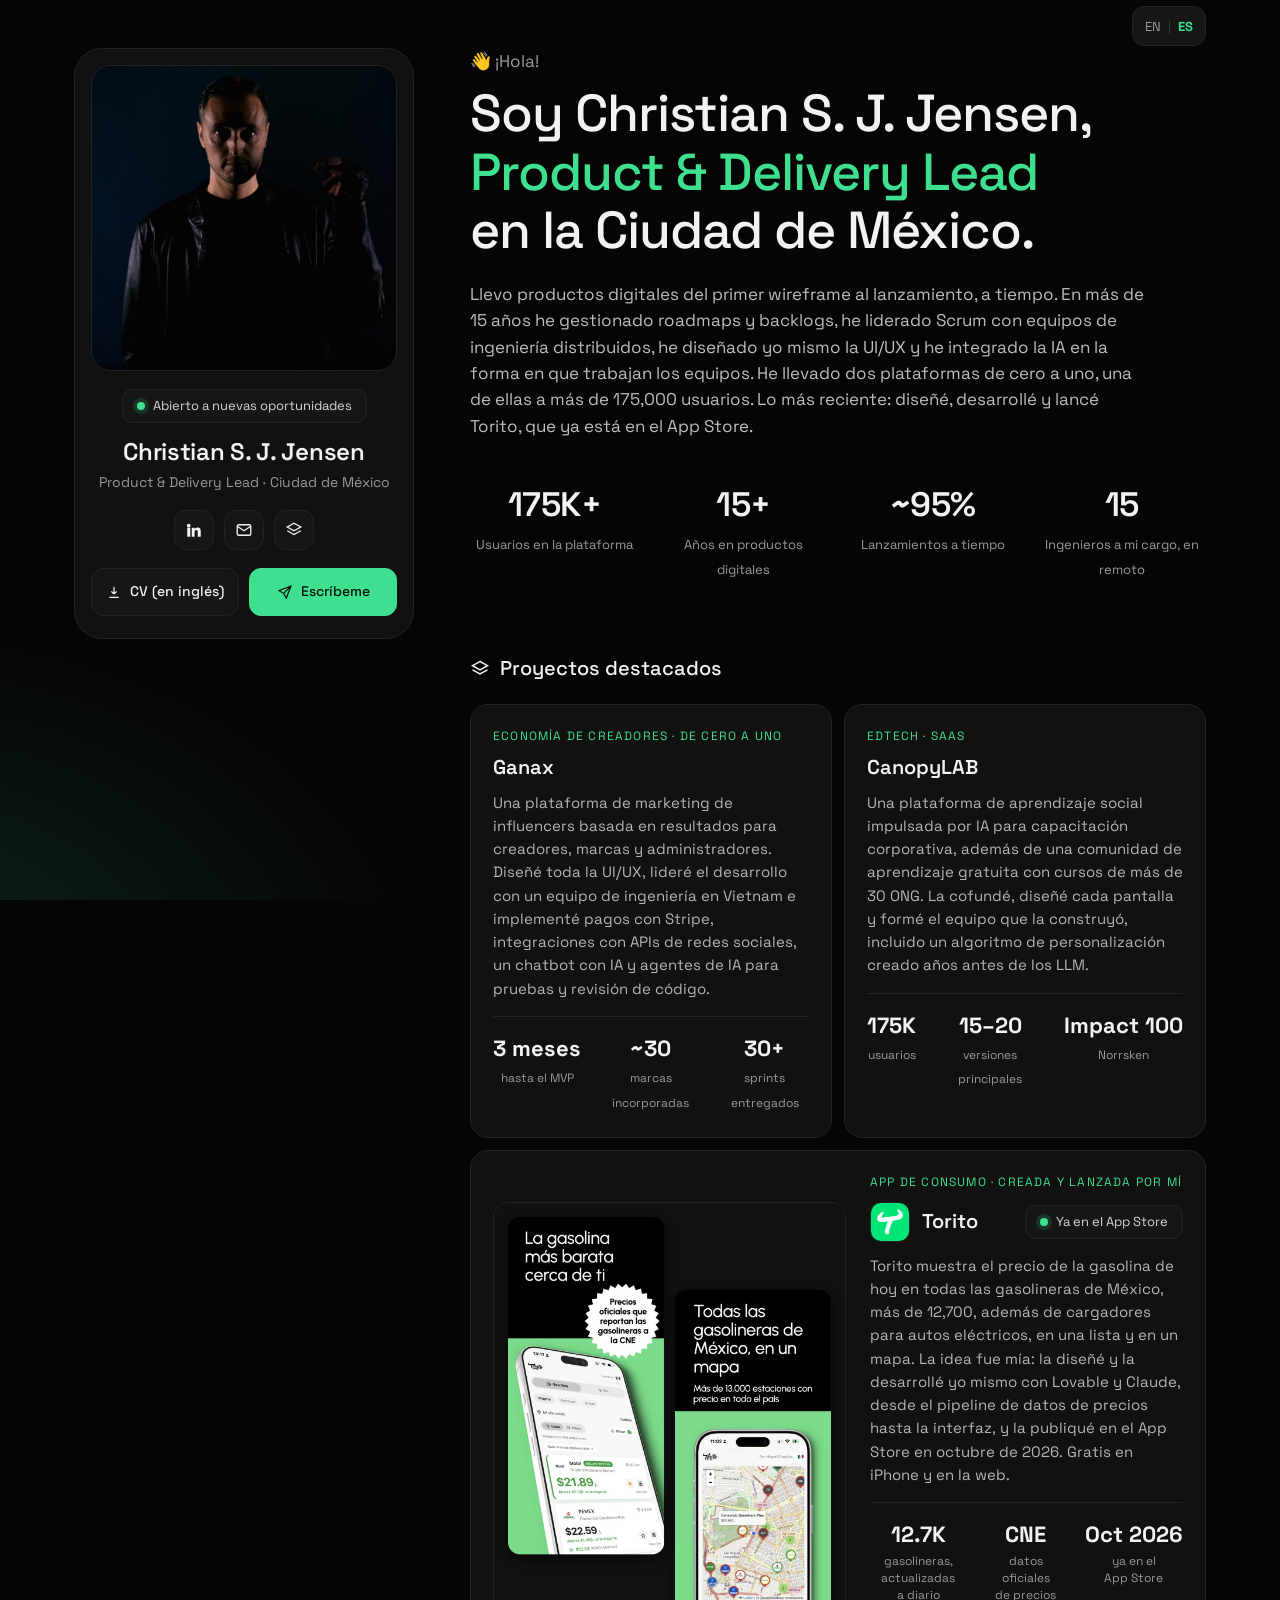
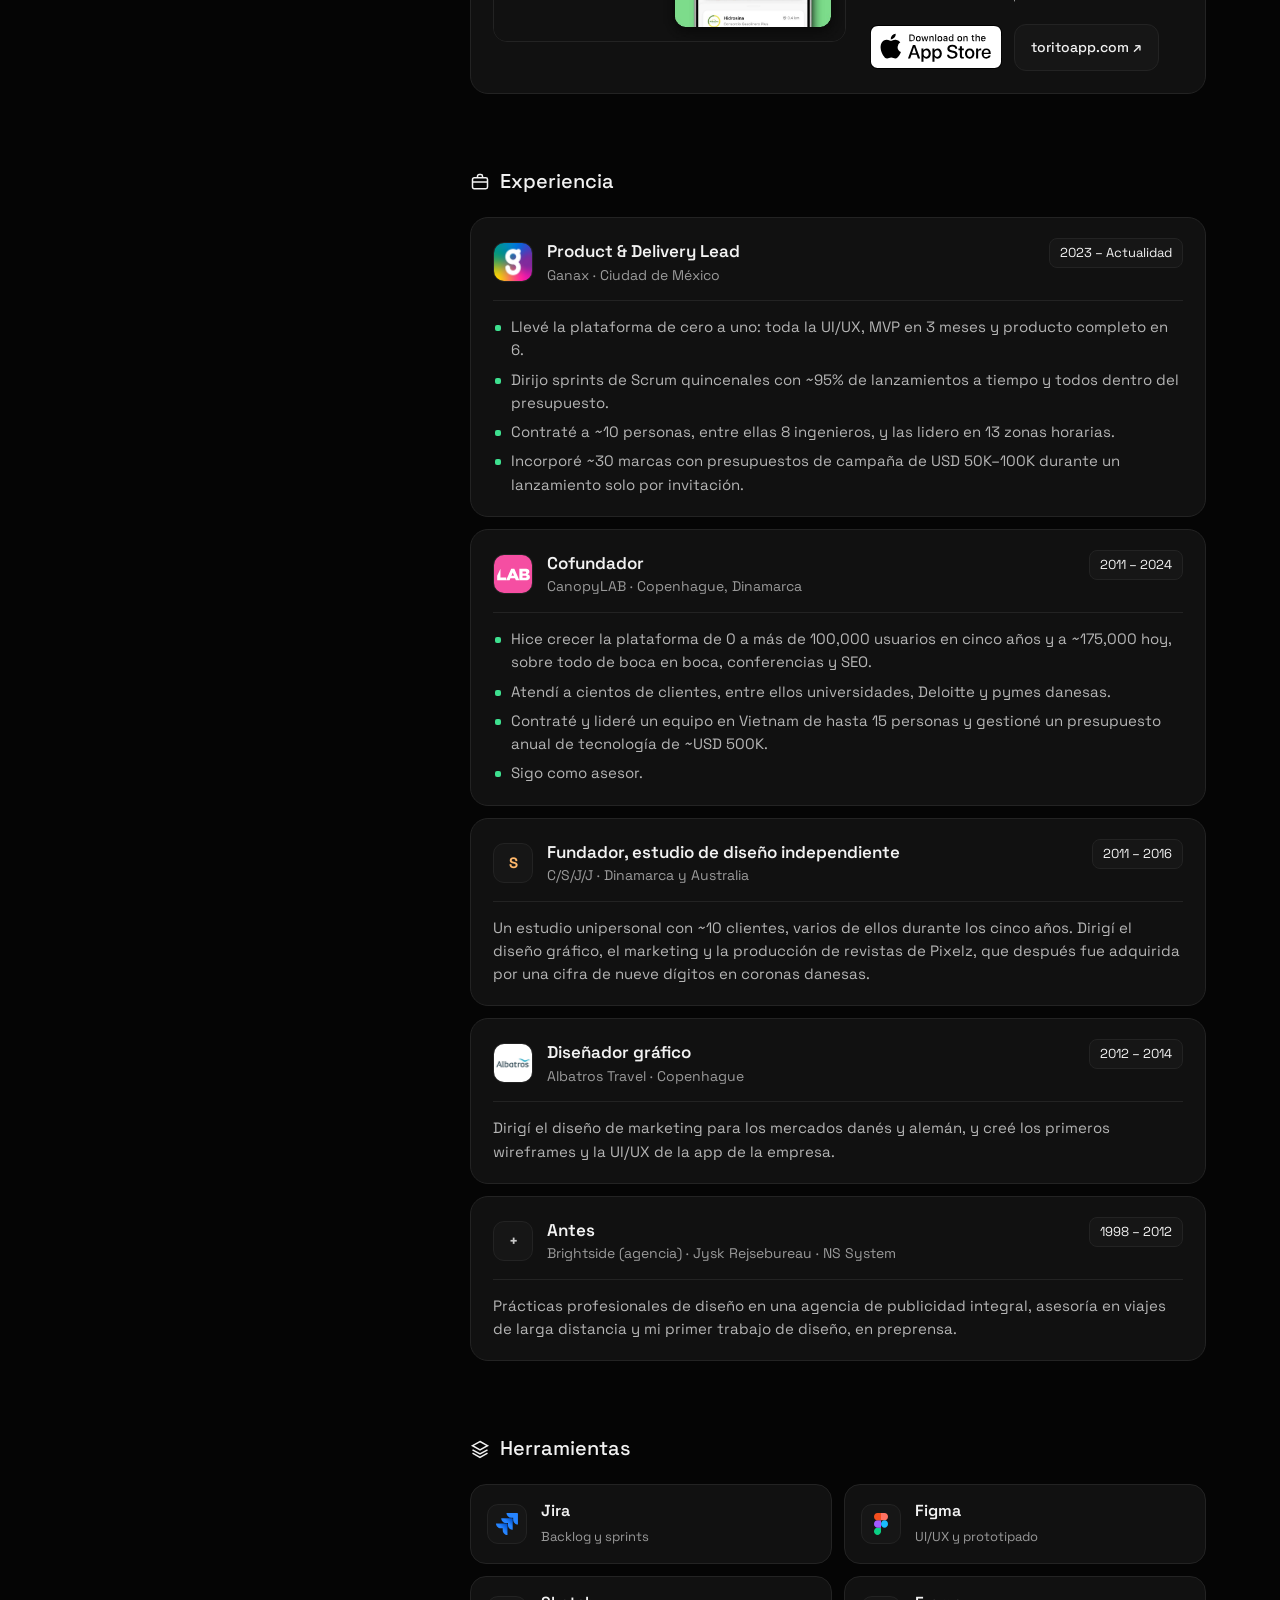
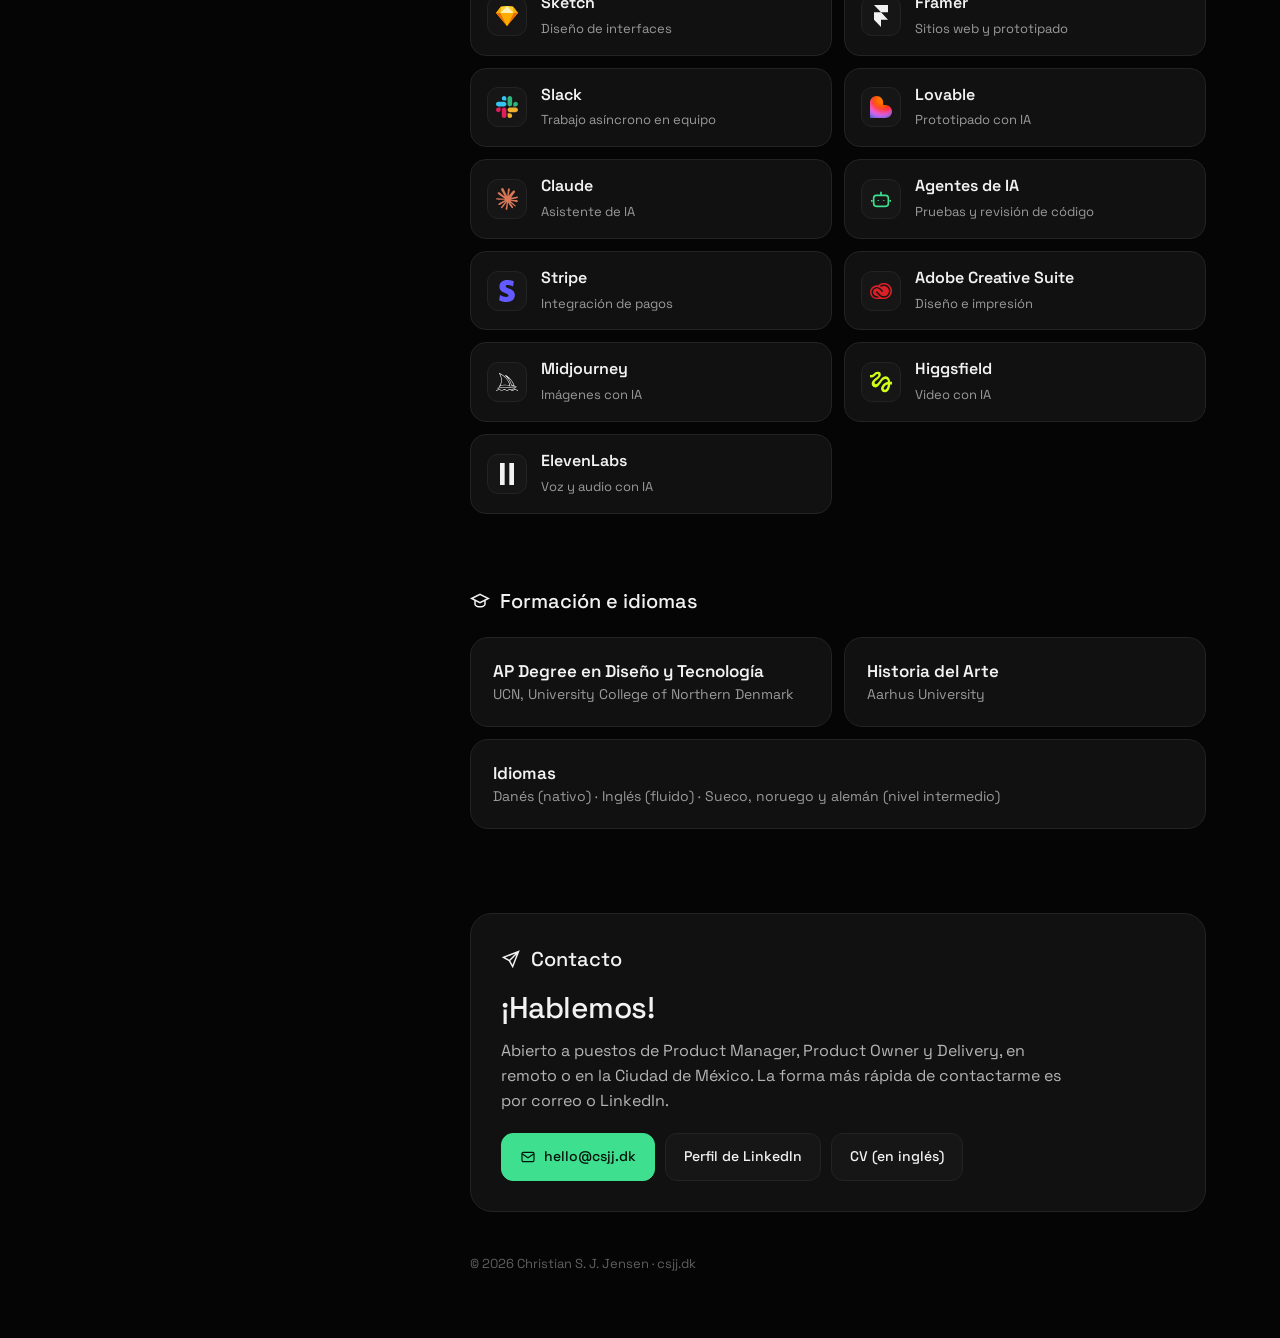
==== es/index.html @ 8d79c274 "Add Framer to the Toolkit New tile after Sketch on both pages ("Websites & prototyping" / "Sitios we" ====
<!doctype html>
<html lang="es-MX">
<head>
<meta charset="utf-8">
<meta name="viewport" content="width=device-width, initial-scale=1">
<title>Christian S. J. Jensen | Product & Delivery Lead</title>
<meta name="description" content="Christian S. J. Jensen: Product & Delivery Lead en la Ciudad de México. Más de 15 años llevando productos digitales de cero al lanzamiento con equipos de ingeniería distribuidos.">
<meta property="og:title" content="Christian S. J. Jensen | Product & Delivery Lead">
<meta property="og:description" content="Del wireframe al lanzamiento, a tiempo. Gestión de producto, delivery ágil y equipos potenciados con IA.">
<meta property="og:url" content="https://csjj.dk/es/">
<meta property="og:locale" content="es_MX">
<meta property="og:type" content="website">
<meta property="og:site_name" content="Christian S. J. Jensen">
<meta property="og:image" content="https://csjj.dk/og-image-es.jpg">
<meta property="og:image:width" content="1200">
<meta property="og:image:height" content="630">
<meta property="og:image:alt" content="Christian S. J. Jensen, Product &amp; Delivery Lead. Del wireframe al lanzamiento, a tiempo.">
<meta name="twitter:card" content="summary_large_image">
<link rel="canonical" href="https://csjj.dk/es/">
<link rel="alternate" hreflang="en" href="https://csjj.dk/">
<link rel="alternate" hreflang="es" href="https://csjj.dk/es/">
<link rel="alternate" hreflang="x-default" href="https://csjj.dk/">
<link rel="icon" href="../favicon.ico" sizes="48x48">
<link rel="icon" href="../favicon.svg" type="image/svg+xml">
<link rel="apple-touch-icon" href="../apple-touch-icon.png">
<meta name="theme-color" content="#050505">
<link rel="preconnect" href="https://fonts.googleapis.com">
<link rel="preconnect" href="https://fonts.gstatic.com" crossorigin>
<link href="https://fonts.googleapis.com/css2?family=Space+Grotesk:wght@400;500;600;700&display=swap" rel="stylesheet">
<link rel="stylesheet" href="../styles.css?v=a2f3481c">
</head>
<body>
<header class="topbar"><nav class="lang" aria-label="Idioma"><a href="../" hreflang="en" lang="en">EN</a><span aria-hidden="true">|</span><a href="./" hreflang="es" lang="es" aria-current="true">ES</a></nav></header>
<div class="wrap">

<aside class="profile">
  <div class="photo">
    <img src="../Photo_cv.jpg" alt="Christian S. J. Jensen" width="900" height="900">
  </div>
  <div class="badge"><span class="dot"></span>Abierto a nuevas oportunidades</div>
  <h1>Christian S. J. Jensen</h1>
  <div class="role">Product &amp; Delivery Lead · Ciudad de México</div>
  <div class="socials">
    <a class="icon-btn" href="https://www.linkedin.com/in/chrsjensen" target="_blank" rel="noopener" aria-label="LinkedIn">
      <svg viewBox="0 0 24 24" fill="currentColor"><path d="M4.98 3.5a2.5 2.5 0 1 1 0 5 2.5 2.5 0 0 1 0-5zM3 9h4v12H3zM9 9h3.8v1.7h.05c.53-1 1.83-2.05 3.77-2.05C20.6 8.65 21 11.2 21 14.5V21h-4v-5.8c0-1.4-.03-3.2-1.95-3.2-1.95 0-2.25 1.52-2.25 3.1V21H9z"/></svg>
    </a>
    <a class="icon-btn" href="mailto:hello@csjj.dk" aria-label="Correo">
      <svg viewBox="0 0 24 24" fill="none" stroke="currentColor" stroke-width="1.8"><rect x="3" y="5" width="18" height="14" rx="2"/><path d="m3 7 9 6 9-6"/></svg>
    </a>
    <a class="icon-btn" href="#work" aria-label="Proyectos destacados">
      <svg viewBox="0 0 24 24" fill="none" stroke="currentColor" stroke-width="1.8"><path d="m12 3 9 5-9 5-9-5z"/><path d="m3 13 9 5 9-5"/></svg>
    </a>
  </div>
  <div class="actions">
    <a class="btn" href="../Christian_Jensen_CV.pdf" download>
      <svg viewBox="0 0 24 24" fill="none" stroke="currentColor" stroke-width="1.8"><path d="M12 4v11m0 0-4-4m4 4 4-4M5 20h14"/></svg>CV (en inglés)</a>
    <a class="btn primary" href="#contact">
      <svg viewBox="0 0 24 24" fill="none" stroke="currentColor" stroke-width="1.8"><path d="M21 3 10 14M21 3l-7 18-4-7-7-4z"/></svg>Escríbeme</a>
  </div>
</aside>

<main>
  <section class="hero">
    <div class="hello">👋 ¡Hola!</div>
    <h2>Soy Christian S. J. Jensen,<br><span class="hl">Product &amp; Delivery Lead</span><br>en la Ciudad de México.</h2>
    <p>Llevo productos digitales del primer wireframe al lanzamiento, a tiempo. En más de 15 años he gestionado roadmaps y backlogs, he liderado Scrum con equipos de ingeniería distribuidos, he diseñado yo mismo la UI/UX y he integrado la IA en la forma en que trabajan los equipos. He llevado dos plataformas de cero a uno, una de ellas a más de 175,000 usuarios. Lo más reciente: diseñé, desarrollé y lancé <span translate="no">Torito</span>, que ya está en el <span translate="no">App Store</span>.</p>
    <div class="stats">
      <div class="stat"><b>175K+</b><span>Usuarios en la plataforma</span></div>
      <div class="stat"><b>15+</b><span>Años en productos digitales</span></div>
      <div class="stat"><b>~95%</b><span>Lanzamientos a tiempo</span></div>
      <div class="stat"><b>15</b><span>Ingenieros a mi cargo, en remoto</span></div>
    </div>
  </section>

  <section id="work">
    <div class="sec-title"><svg viewBox="0 0 24 24" fill="none" stroke="currentColor" stroke-width="1.8"><path d="m12 3 9 5-9 5-9-5z"/><path d="m3 13 9 5 9-5"/></svg>Proyectos destacados</div>
    <div class="case-grid">
      <article class="case">
        <div class="tag">Economía de creadores · De cero a uno</div>
        <h3 translate="no">Ganax</h3>
        <p>Una plataforma de marketing de influencers basada en resultados para creadores, marcas y administradores. Diseñé toda la UI/UX, lideré el desarrollo con un equipo de ingeniería en Vietnam e implementé pagos con <span translate="no">Stripe</span>, integraciones con APIs de redes sociales, un chatbot con IA y agentes de IA para pruebas y revisión de código.</p>
        <div class="nums"><div><b>3 meses</b><span>hasta el MVP</span></div><div><b>~30</b><span>marcas incorporadas</span></div><div><b>30+</b><span>sprints entregados</span></div></div>
      </article>
      <article class="case">
        <div class="tag">EdTech · SaaS</div>
        <h3 translate="no">CanopyLAB</h3>
        <p>Una plataforma de aprendizaje social impulsada por IA para capacitación corporativa, además de una comunidad de aprendizaje gratuita con cursos de más de 30 ONG. La cofundé, diseñé cada pantalla y formé el equipo que la construyó, incluido un algoritmo de personalización creado años antes de los LLM.</p>
        <div class="nums"><div><b>175K</b><span>usuarios</span></div><div><b>15–20</b><span>versiones principales</span></div><div><b translate="no">Impact 100</b><span translate="no">Norrsken</span></div></div>
      </article>
      <article class="case case-featured">
        <img class="shot" src="../img/torito/torito-screens.jpg" width="1200" height="1500" loading="lazy" alt="Capturas de pantalla de la app Torito: la gasolina más barata cerca de ti y todas las gasolineras en un mapa">
        <div>
          <div class="tag">App de consumo · Creada y lanzada por mí</div>
          <div class="case-head">
            <div class="title"><img class="logo" src="../img/torito/torito-icon.png" width="40" height="40" alt=""><h3 translate="no">Torito</h3></div>
            <span class="badge"><span class="dot"></span><span>Ya en el <span translate="no">App Store</span></span></span>
          </div>
          <p><span translate="no">Torito</span> muestra el precio de la gasolina de hoy en todas las gasolineras de México, más de 12,700, además de cargadores para autos eléctricos, en una lista y en un mapa. La idea fue mía: la diseñé y la desarrollé yo mismo con <span translate="no">Lovable</span> y <span translate="no">Claude</span>, desde el pipeline de datos de precios hasta la interfaz, y la publiqué en el <span translate="no">App Store</span> en octubre de 2026. Gratis en <span translate="no">iPhone</span> y en la web.</p>
          <div class="nums"><div><b>12.7K</b><span>gasolineras, actualizadas a diario</span></div><div><b translate="no">CNE</b><span>datos oficiales de precios</span></div><div><b>Oct 2026</b><span>ya en el App Store</span></div></div>
          <div class="case-actions">
            <a class="store" href="https://apps.apple.com/mx/app/torito/id6818914679" target="_blank" rel="noopener"><img src="../img/torito/app-store-badge-white.svg" height="44" alt="Descarga Torito en el App Store"></a>
            <a class="btn" href="https://toritoapp.com" target="_blank" rel="noopener">toritoapp.com ↗</a>
          </div>
        </div>
      </article>
    </div>
  </section>

  <section id="experience">
    <div class="sec-title"><svg viewBox="0 0 24 24" fill="none" stroke="currentColor" stroke-width="1.8"><rect x="3" y="7" width="18" height="13" rx="2"/><path d="M9 7V5a2 2 0 0 1 2-2h2a2 2 0 0 1 2 2v2M3 12h18"/></svg>Experiencia</div>

    <div class="item">
      <div class="item-head"><div class="left"><img class="logo" src="../logos/ganax.png" width="40" height="40" alt=""><div><h3>Product &amp; Delivery Lead</h3><div class="org"><span translate="no">Ganax</span> · Ciudad de México</div></div></div><div class="date">2023 – Actualidad</div></div>
      <ul>
        <li>Llevé la plataforma de cero a uno: toda la UI/UX, MVP en 3 meses y producto completo en 6.</li>
        <li>Dirijo sprints de Scrum quincenales con ~95% de lanzamientos a tiempo y todos dentro del presupuesto.</li>
        <li>Contraté a ~10 personas, entre ellas 8 ingenieros, y las lidero en 13 zonas horarias.</li>
        <li>Incorporé ~30 marcas con presupuestos de campaña de USD 50K–100K durante un lanzamiento solo por invitación.</li>
      </ul>
    </div>

    <div class="item">
      <div class="item-head"><div class="left"><img class="logo" src="../logos/canopylab.svg" width="40" height="40" alt=""><div><h3>Cofundador</h3><div class="org"><span translate="no">CanopyLAB</span> · Copenhague, Dinamarca</div></div></div><div class="date">2011 – 2024</div></div>
      <ul>
        <li>Hice crecer la plataforma de 0 a más de 100,000 usuarios en cinco años y a ~175,000 hoy, sobre todo de boca en boca, conferencias y SEO.</li>
        <li>Atendí a cientos de clientes, entre ellos universidades, <span translate="no">Deloitte</span> y pymes danesas.</li>
        <li>Contraté y lideré un equipo en Vietnam de hasta 15 personas y gestioné un presupuesto anual de tecnología de ~USD 500K.</li>
        <li>Sigo como asesor.</li>
      </ul>
    </div>

    <div class="item">
      <div class="item-head"><div class="left"><div class="logo" style="color:#ffb86b">S</div><div><h3>Fundador, estudio de diseño independiente</h3><div class="org"><span translate="no">C/S/J/J</span> · Dinamarca y Australia</div></div></div><div class="date">2011 – 2016</div></div>
      <p>Un estudio unipersonal con ~10 clientes, varios de ellos durante los cinco años. Dirigí el diseño gráfico, el marketing y la producción de revistas de <span translate="no">Pixelz</span>, que después fue adquirida por una cifra de nueve dígitos en coronas danesas.</p>
    </div>

    <div class="item">
      <div class="item-head"><div class="left"><img class="logo" src="../logos/albatros.png" width="40" height="40" alt=""><div><h3>Diseñador gráfico</h3><div class="org"><span translate="no">Albatros Travel</span> · Copenhague</div></div></div><div class="date">2012 – 2014</div></div>
      <p>Dirigí el diseño de marketing para los mercados danés y alemán, y creé los primeros wireframes y la UI/UX de la app de la empresa.</p>
    </div>

    <div class="item">
      <div class="item-head"><div class="left"><div class="logo" style="color:#c9c9c9">+</div><div><h3>Antes</h3><div class="org"><span translate="no">Brightside</span> (agencia) · <span translate="no">Jysk Rejsebureau</span> · <span translate="no">NS System</span></div></div></div><div class="date">1998 – 2012</div></div>
      <p>Prácticas profesionales de diseño en una agencia de publicidad integral, asesoría en viajes de larga distancia y mi primer trabajo de diseño, en preprensa.</p>
    </div>
  </section>

  <section id="stack">
    <div class="sec-title"><svg viewBox="0 0 24 24" fill="none" stroke="currentColor" stroke-width="1.8"><path d="m12 3 9 5-9 5-9-5z"/><path d="m3 13 9 5 9-5"/><path d="m3 17 9 5 9-5"/></svg>Herramientas</div>
    <div class="stack">
      <div class="tool"><div class="logo"><img src="../logos/jira.svg" alt=""></div><div><b translate="no">Jira</b><span>Backlog y sprints</span></div></div>
      <div class="tool"><div class="logo"><img src="../logos/figma.svg" alt=""></div><div><b translate="no">Figma</b><span>UI/UX y prototipado</span></div></div>
      <div class="tool"><div class="logo"><img src="../logos/sketch.svg" alt=""></div><div><b translate="no">Sketch</b><span>Diseño de interfaces</span></div></div>
      <div class="tool"><div class="logo"><img src="../logos/framer.svg" alt=""></div><div><b translate="no">Framer</b><span>Sitios web y prototipado</span></div></div>
      <div class="tool"><div class="logo"><img src="../logos/slack.svg" alt=""></div><div><b translate="no">Slack</b><span>Trabajo asíncrono en equipo</span></div></div>
      <div class="tool"><div class="logo"><img src="../logos/lovable.svg" alt=""></div><div><b translate="no">Lovable</b><span>Prototipado con IA</span></div></div>
      <div class="tool"><div class="logo"><img src="../logos/claude.svg" alt=""></div><div><b translate="no">Claude</b><span>Asistente de IA</span></div></div>
      <div class="tool"><div class="logo" style="color:var(--accent)"><svg viewBox="0 0 24 24" fill="none" stroke="currentColor" stroke-width="1.8" aria-hidden="true"><rect x="4" y="8" width="16" height="12" rx="3"/><path d="M12 4v4M9 13v1M15 13v1M2 13v2M22 13v2"/></svg></div><div><b>Agentes de IA</b><span>Pruebas y revisión de código</span></div></div>
      <div class="tool"><div class="logo"><img src="../logos/stripe.svg" alt=""></div><div><b translate="no">Stripe</b><span>Integración de pagos</span></div></div>
      <div class="tool"><div class="logo"><img src="../logos/adobe-creative-cloud.svg" alt=""></div><div><b translate="no">Adobe Creative Suite</b><span>Diseño e impresión</span></div></div>
      <div class="tool"><div class="logo"><img src="../logos/midjourney.svg" alt=""></div><div><b translate="no">Midjourney</b><span>Imágenes con IA</span></div></div>
      <div class="tool"><div class="logo"><img src="../logos/higgsfield.svg" alt=""></div><div><b translate="no">Higgsfield</b><span>Video con IA</span></div></div>
      <div class="tool"><div class="logo"><img src="../logos/elevenlabs.svg" alt=""></div><div><b translate="no">ElevenLabs</b><span>Voz y audio con IA</span></div></div>
    </div>
  </section>

  <section id="education">
    <div class="sec-title"><svg viewBox="0 0 24 24" fill="none" stroke="currentColor" stroke-width="1.8"><path d="m2 9 10-5 10 5-10 5z"/><path d="M6 11v5c0 1.5 3 3 6 3s6-1.5 6-3v-5"/></svg>Formación e idiomas</div>
    <div class="edu-grid">
      <div class="item"><div class="item-head" style="border:0;margin:0;padding:0"><div><h3>AP Degree en Diseño y Tecnología</h3><div class="org" translate="no">UCN, University College of Northern Denmark</div></div></div></div>
      <div class="item"><div class="item-head" style="border:0;margin:0;padding:0"><div><h3>Historia del Arte</h3><div class="org" translate="no">Aarhus University</div></div></div></div>
      <div class="item" style="grid-column:1/-1"><div class="item-head" style="border:0;margin:0;padding:0"><div><h3>Idiomas</h3><div class="org">Danés (nativo) · Inglés (fluido) · Sueco, noruego y alemán (nivel intermedio)</div></div></div></div>
    </div>
  </section>

  <section id="contact">
    <div class="contact">
      <div class="sec-title" style="margin-bottom:10px"><svg viewBox="0 0 24 24" fill="none" stroke="currentColor" stroke-width="1.8"><path d="M21 3 10 14M21 3l-7 18-4-7-7-4z"/></svg>Contacto</div>
      <h3>¡Hablemos!</h3>
      <p>Abierto a puestos de Product Manager, Product Owner y Delivery, en remoto o en la Ciudad de México. La forma más rápida de contactarme es por correo o <span translate="no">LinkedIn</span>.</p>
      <div class="row">
        <a class="btn primary" href="mailto:hello@csjj.dk">
          <svg viewBox="0 0 24 24" fill="none" stroke="currentColor" stroke-width="1.8"><rect x="3" y="5" width="18" height="14" rx="2"/><path d="m3 7 9 6 9-6"/></svg>hello@csjj.dk</a>
        <a class="btn" href="https://www.linkedin.com/in/chrsjensen" target="_blank" rel="noopener"><span>Perfil de <span translate="no">LinkedIn</span></span></a>
        <a class="btn" href="../Christian_Jensen_CV.pdf" download>CV (en inglés)</a>
      </div>
    </div>
  </section>

  <footer>© 2026 Christian S. J. Jensen · csjj.dk</footer>
</main>
</div>
<script>
// Conserva la #sección actual al cambiar de idioma
document.querySelectorAll('.lang a').forEach(a => a.addEventListener('click', () => {
  if (location.hash) a.href = a.getAttribute('href').split('#')[0] + location.hash;
}));
</script>
</body>
</html>
---- styles.css ----
:root{
  --bg:#050505; --card:#111111; --card-2:#161616; --line:#232323;
  --text:#f2f2f2; --muted:#9a9a9a; --accent:#3ee08f; --accent-ink:#04140b;
}
*{box-sizing:border-box;margin:0;padding:0}
html{scroll-behavior:smooth}
body{background:var(--bg);color:var(--text);font-family:"Space Grotesk",system-ui,sans-serif;line-height:1.55;-webkit-font-smoothing:antialiased;
  background-image:radial-gradient(900px 600px at -10% 110%, rgba(62,224,143,.16), transparent 60%);background-attachment:fixed}
a{color:inherit;text-decoration:none}
.wrap{max-width:1180px;margin:0 auto;padding:48px 24px 64px;display:grid;grid-template-columns:340px 1fr;gap:56px;align-items:start}
/* profile card */
.profile{position:sticky;top:32px;background:var(--card);border:1px solid var(--line);border-radius:28px;padding:16px 16px 22px;text-align:center}
.photo{aspect-ratio:1/1;border-radius:20px;background:linear-gradient(145deg,#1d1d1d,#0b0b0b);border:1px solid var(--line);display:grid;place-items:center;overflow:hidden}
.photo img{width:100%;height:100%;object-fit:cover}
.monogram{font-size:72px;font-weight:700;letter-spacing:-2px;color:#2b2b2b}
.monogram span{color:var(--accent)}
.badge{display:inline-flex;align-items:center;gap:8px;margin:18px 0 10px;padding:6px 14px;border:1px solid var(--line);border-radius:10px;background:var(--card-2);font-size:13px;color:#d6d6d6}
.dot{width:8px;height:8px;border-radius:50%;background:var(--accent);box-shadow:0 0 0 4px rgba(62,224,143,.15)}
.profile h1{font-size:24px;font-weight:600;letter-spacing:-.3px}
.profile .role{color:var(--muted);font-size:14px;margin-top:2px}
.socials{display:flex;justify-content:center;gap:10px;margin:16px 0 18px}
.icon-btn{width:40px;height:40px;display:grid;place-items:center;border:1px solid var(--line);border-radius:12px;background:var(--card-2);transition:.2s}
.icon-btn:hover{border-color:var(--accent);color:var(--accent)}
.icon-btn svg{width:18px;height:18px}
.lang{display:flex;align-items:center;gap:7px;height:40px;padding:0 12px;border:1px solid var(--line);border-radius:12px;background:var(--card-2);font-size:13px;line-height:1}
.lang a{color:var(--muted);transition:.2s}
.lang a:hover{color:var(--text)}
.lang a[aria-current]{color:var(--accent);font-weight:700}
.lang span{color:#3a3a3a}
.topbar{position:relative;max-width:1180px;height:0;margin:0 auto}
.topbar .lang{position:absolute;top:6px;right:24px}
.actions{display:grid;grid-template-columns:1fr 1fr;gap:10px}
.btn{display:inline-flex;align-items:center;justify-content:center;gap:8px;padding:12px 10px;border-radius:12px;font-size:14px;font-weight:500;border:1px solid var(--line);background:var(--card-2);transition:.2s}
.btn:hover{border-color:#3a3a3a}
.btn.primary{background:var(--accent);color:var(--accent-ink);border-color:var(--accent)}
.btn.primary:hover{filter:brightness(1.08)}
.btn svg{width:16px;height:16px}
/* main */
main section{margin-bottom:72px}
.hello{color:var(--muted);font-size:17px;margin-bottom:10px}
.hero h2{font-size:clamp(34px,4.6vw,52px);line-height:1.12;font-weight:500;letter-spacing:-1px}
.hero h2 .hl{color:var(--accent)}
.hero p{color:#bdbdbd;font-size:17px;max-width:680px;margin-top:22px}
.stats{display:grid;grid-template-columns:repeat(4,1fr);gap:20px;margin-top:40px}
.stat{text-align:center}
.stat b{display:block;font-size:34px;font-weight:600;letter-spacing:-.5px}
.stat span{color:var(--muted);font-size:13px}
.sec-title{display:flex;align-items:center;gap:10px;font-size:20px;font-weight:500;margin-bottom:20px}
.sec-title svg{width:20px;height:20px}
.item{background:var(--card);border:1px solid var(--line);border-radius:18px;padding:20px 22px;margin-bottom:12px}
.item-head{display:flex;justify-content:space-between;gap:16px;align-items:flex-start;padding-bottom:14px;border-bottom:1px solid var(--line);margin-bottom:14px}
.item-head .left{display:flex;gap:14px;align-items:center}
.logo{width:40px;height:40px;flex:none;border-radius:11px;display:grid;place-items:center;font-weight:700;font-size:15px;background:var(--card-2);border:1px solid var(--line)}
.item h3{font-size:17px;font-weight:600}
.item .org{color:var(--muted);font-size:14px}
.date{flex:none;font-size:13px;padding:4px 10px;border:1px solid var(--line);border-radius:8px;background:var(--card-2);white-space:nowrap}
.item p{color:#b5b5b5;font-size:15px}
.item ul{list-style:none;margin-top:10px}
.item li{color:#b5b5b5;font-size:15px;padding-left:18px;position:relative;margin-top:6px}
.item li::before{content:"";position:absolute;left:2px;top:10px;width:6px;height:6px;border-radius:2px;background:var(--accent)}
.case-grid{display:grid;grid-template-columns:1fr 1fr;gap:12px}
.case{background:var(--card);border:1px solid var(--line);border-radius:18px;padding:22px}
.case .tag{font-size:12px;color:var(--accent);text-transform:uppercase;letter-spacing:1.2px}
.case h3{font-size:20px;font-weight:600;margin:6px 0 8px}
.case p{color:#b5b5b5;font-size:15px}
.case .nums{display:flex;gap:22px;margin-top:16px;padding-top:14px;border-top:1px solid var(--line);text-align:center}
.case .nums>div{flex:1 1 auto}
.case .nums b{display:block;font-size:22px;white-space:nowrap}
.case .nums span{font-size:12px;color:var(--muted)}
.case{container-type:inline-size}
@container (max-width:274px){.case .nums{flex-wrap:wrap;row-gap:10px}.case .nums>div{flex:1 1 0}}
.case-featured{grid-column:1/-1;display:grid;grid-template-columns:53fr 47fr;gap:24px;align-items:center}
.case-featured .shot{display:block;width:100%;height:auto;border-radius:14px;border:1px solid var(--line)}
.case-head{display:flex;flex-wrap:wrap;justify-content:space-between;align-items:center;gap:10px 12px;margin:10px 0 12px}
.case-head .title{display:flex;align-items:center;gap:12px}
.case-head h3{margin:0}
.case-featured .badge{margin:0}
.case-featured .nums span{display:block;line-height:1.4;margin-top:2px;text-wrap:balance}
.case-actions{display:flex;flex-wrap:wrap;align-items:center;gap:12px;margin-top:20px}
.case-actions .store img{display:block;height:44px;width:auto}
.case-actions .btn{padding:12px 16px}
@media (max-width:1179px){.case-featured{grid-template-columns:1fr;gap:20px}.case-featured .shot{max-width:440px;margin:0 auto}}
.stack{display:grid;grid-template-columns:1fr 1fr;gap:12px}
.tool{display:flex;gap:14px;align-items:center;background:var(--card);border:1px solid var(--line);border-radius:16px;padding:14px 16px}
.tool b{font-weight:600;font-size:16px;display:block}
.tool span{color:var(--muted);font-size:13px}
.tool .logo img,.tool .logo svg{width:22px;height:22px;object-fit:contain}
.edu-grid{display:grid;grid-template-columns:1fr 1fr;gap:12px;padding-bottom:12px}
.edu-grid .item{margin-bottom:0}
.contact{background:var(--card);border:1px solid var(--line);border-radius:22px;padding:30px}
.contact h3{font-size:30px;font-weight:500;letter-spacing:-.5px}
.contact p{color:#b5b5b5;margin:8px 0 20px;max-width:560px}
.contact .row{display:flex;flex-wrap:wrap;gap:10px}
.contact .btn{padding:12px 18px}
footer{color:#5f5f5f;font-size:13px;margin-top:-30px}
@media (max-width:960px){
  .wrap{grid-template-columns:1fr;gap:40px;padding:72px 16px 48px}
  .topbar .lang{top:16px;right:16px}
  .profile{position:static;max-width:420px;margin:0 auto;width:100%}
  .stats{grid-template-columns:repeat(2,1fr)}
}
@media (max-width:640px){
  .case-grid,.stack,.edu-grid{grid-template-columns:1fr}
  .item-head{flex-direction:column}
}
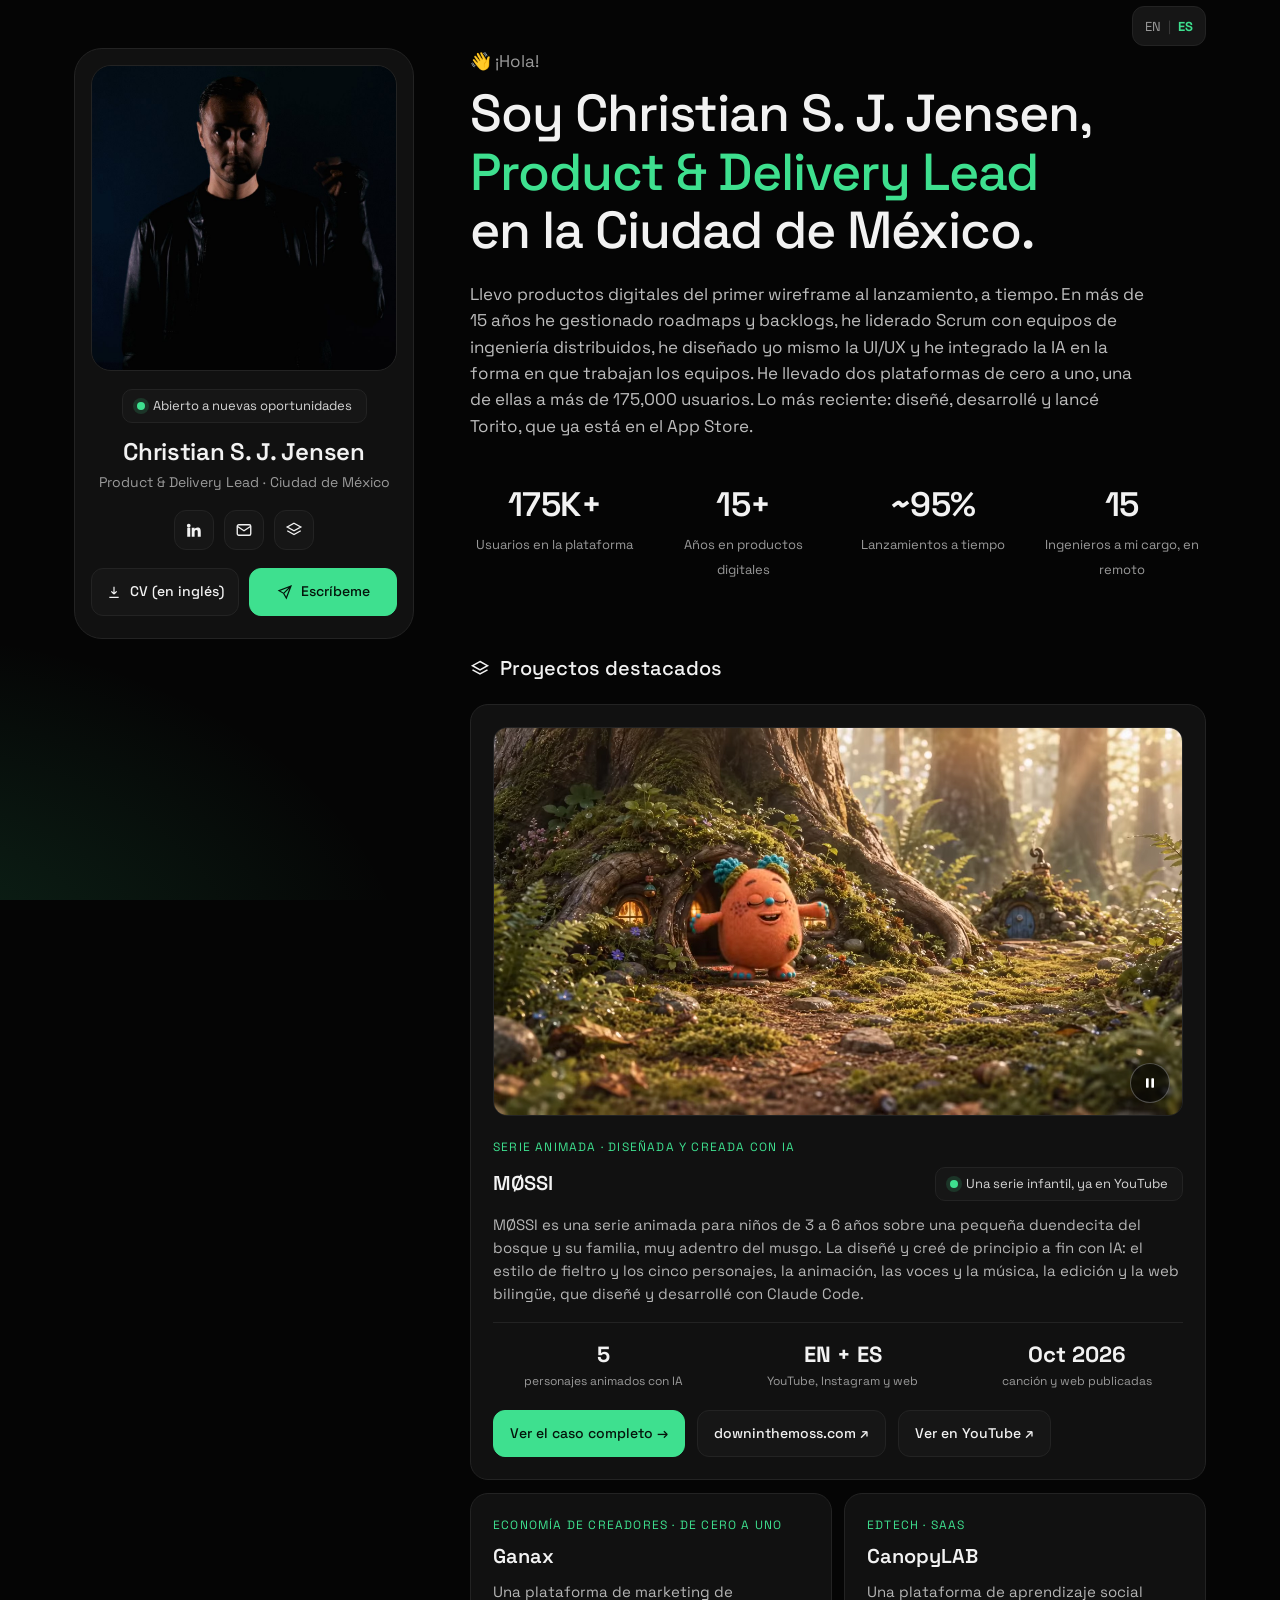
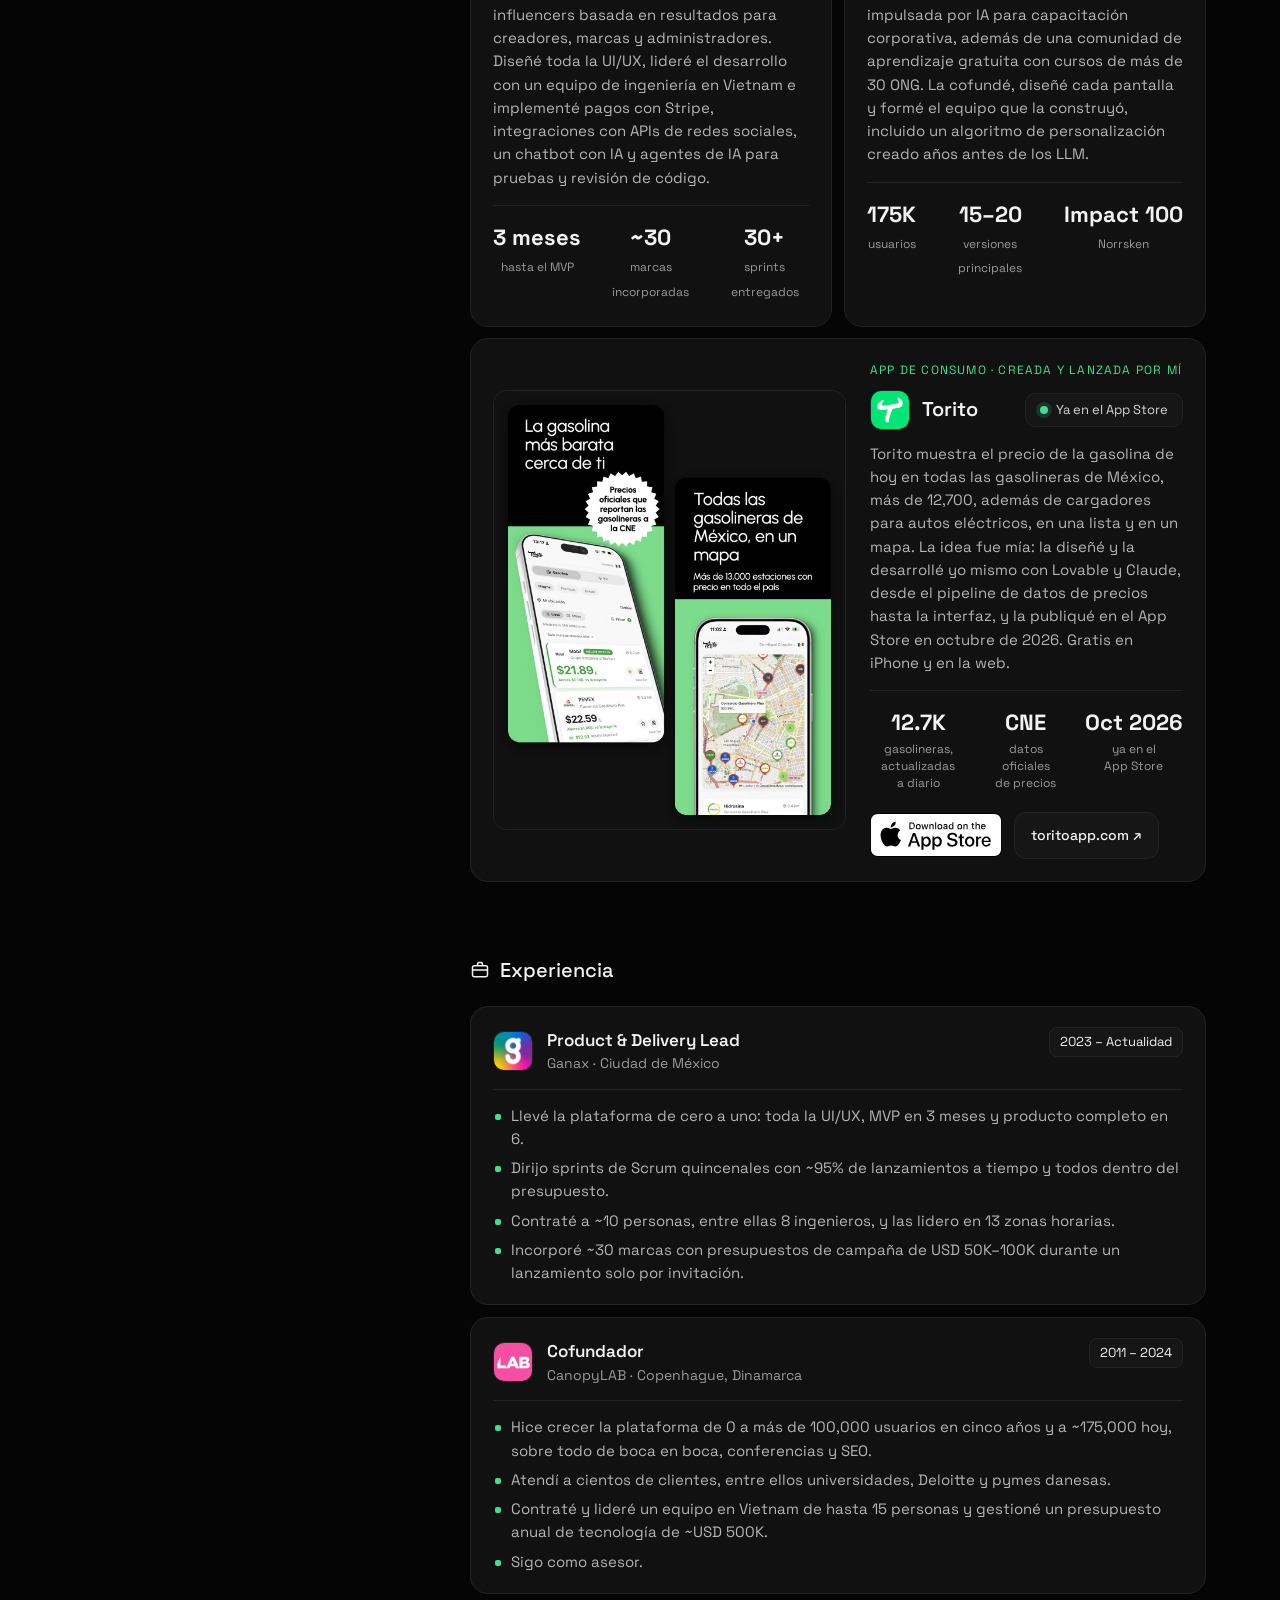
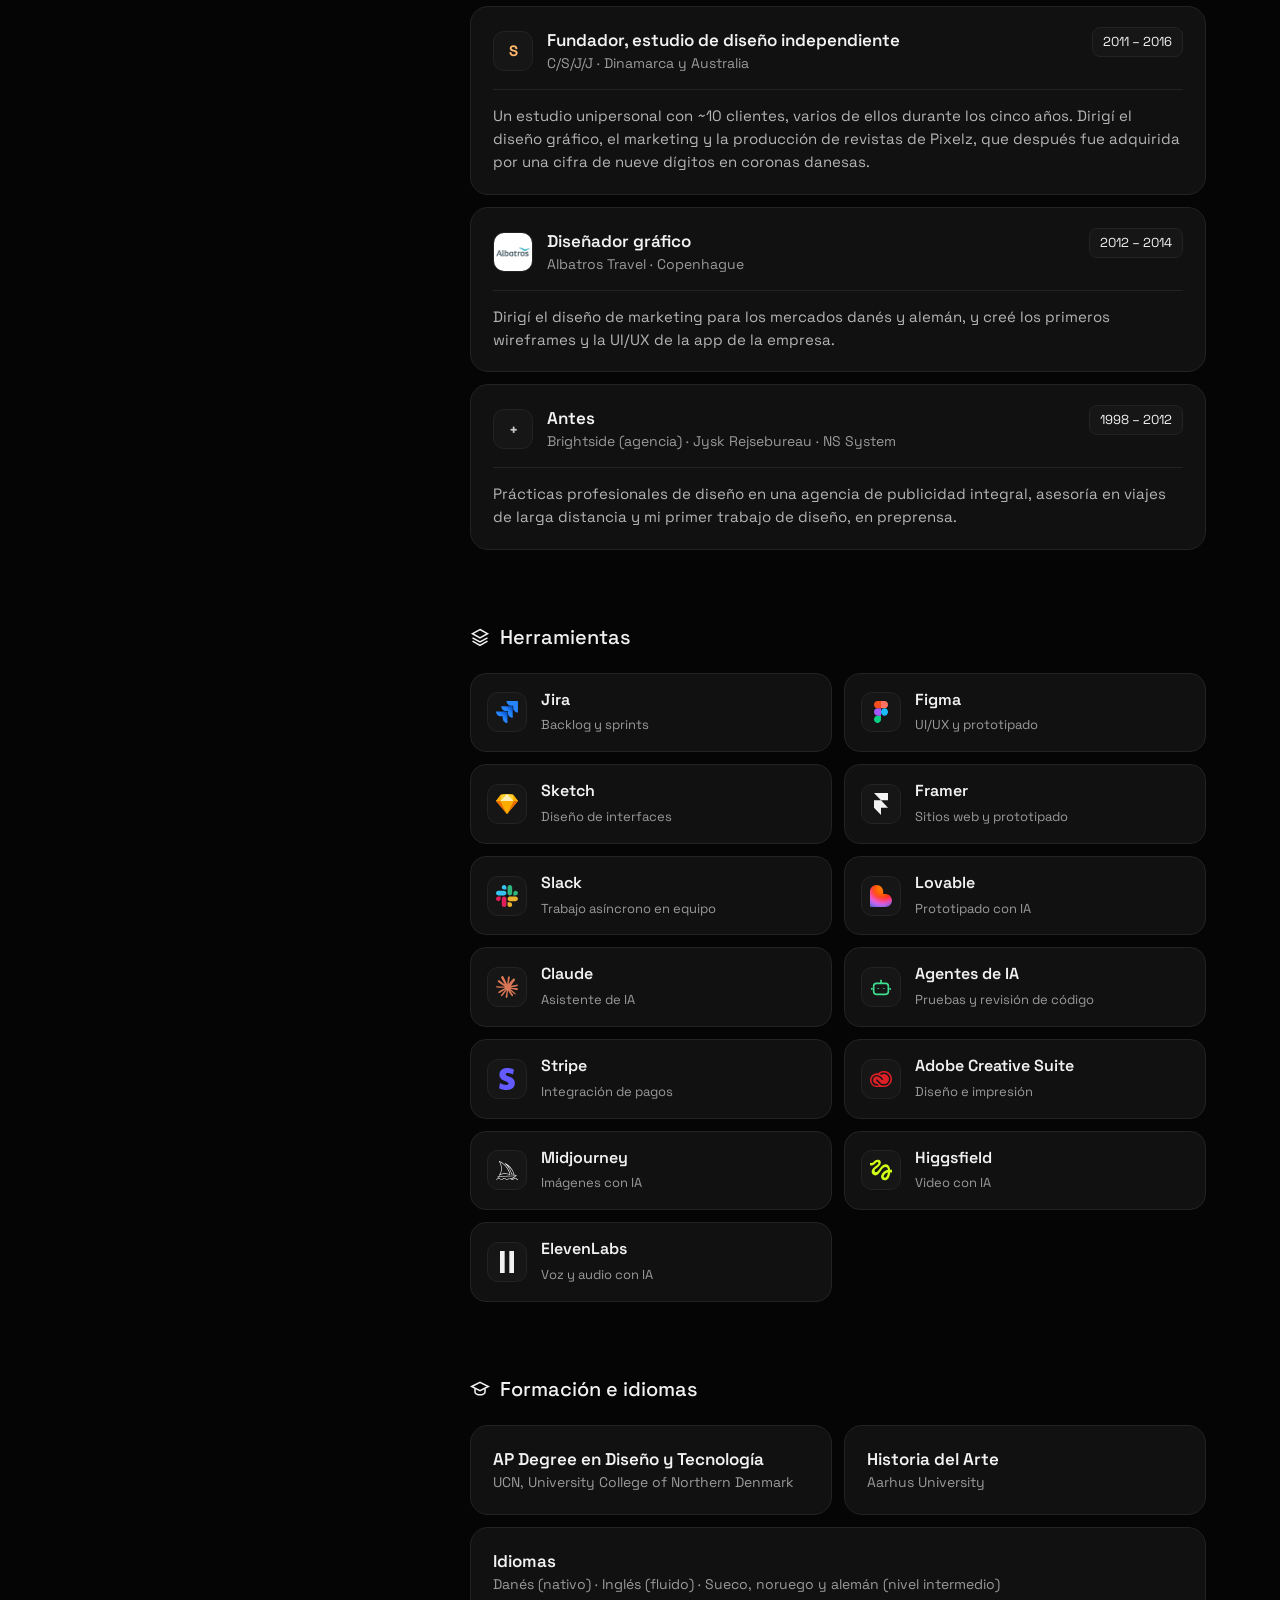
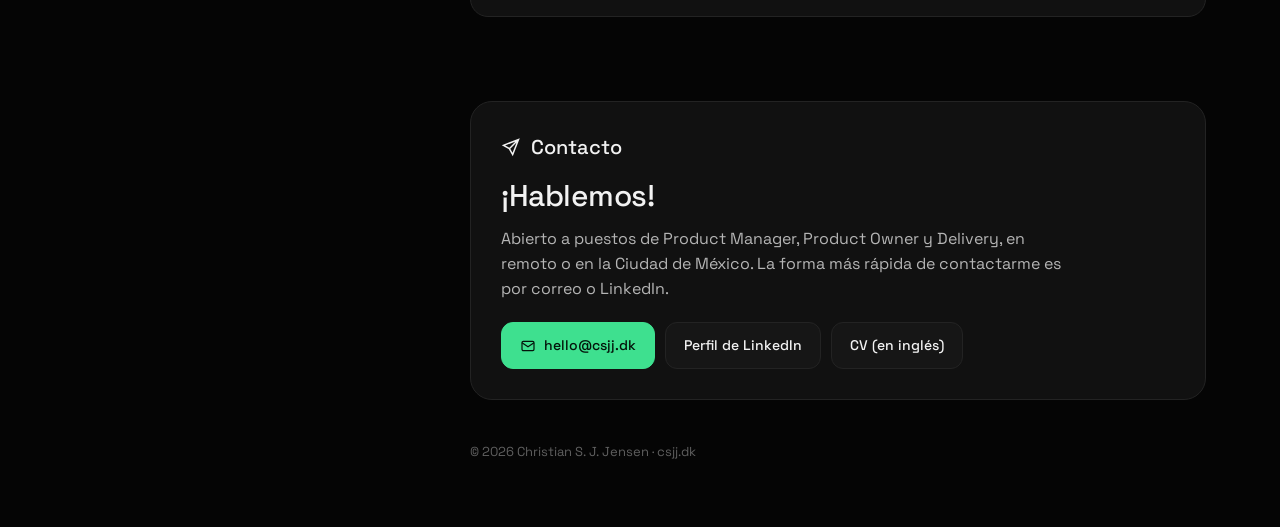
==== commit 58ad5c57: "Add MØSSI to Selected work and a /mossi case study - Card first in Selected work (EN + ES), built on" ====
--- a/es/index.html
+++ b/es/index.html
@@ -27,7 +27,7 @@
 <link rel="preconnect" href="https://fonts.googleapis.com">
 <link rel="preconnect" href="https://fonts.gstatic.com" crossorigin>
 <link href="https://fonts.googleapis.com/css2?family=Space+Grotesk:wght@400;500;600;700&display=swap" rel="stylesheet">
-<link rel="stylesheet" href="../styles.css?v=a2f3481c">
+<link rel="stylesheet" href="../styles.css?v=d2506490">
 </head>
 <body>
 <header class="topbar"><nav class="lang" aria-label="Idioma"><a href="../" hreflang="en" lang="en">EN</a><span aria-hidden="true">|</span><a href="./" hreflang="es" lang="es" aria-current="true">ES</a></nav></header>
@@ -52,7 +52,7 @@
     </a>
   </div>
   <div class="actions">
-    <a class="btn" href="../Christian_Jensen_CV.pdf" download>
+    <a class="btn" href="../Christian_Jensen_CV.pdf?v=3d2431be" download="Christian_Jensen_CV.pdf">
       <svg viewBox="0 0 24 24" fill="none" stroke="currentColor" stroke-width="1.8"><path d="M12 4v11m0 0-4-4m4 4 4-4M5 20h14"/></svg>CV (en inglés)</a>
     <a class="btn primary" href="#contact">
       <svg viewBox="0 0 24 24" fill="none" stroke="currentColor" stroke-width="1.8"><path d="M21 3 10 14M21 3l-7 18-4-7-7-4z"/></svg>Escríbeme</a>
@@ -75,6 +75,29 @@
   <section id="work">
     <div class="sec-title"><svg viewBox="0 0 24 24" fill="none" stroke="currentColor" stroke-width="1.8"><path d="m12 3 9 5-9 5-9-5z"/><path d="m3 13 9 5 9-5"/></svg>Proyectos destacados</div>
     <div class="case-grid">
+      <article class="case case-featured case-wide">
+        <div class="vid">
+          <video data-lazy autoplay muted loop playsinline preload="none" width="1280" height="720" data-poster="../img/mossi/mossi-card-poster.webp" aria-label="MØSSI: Møssi saluda desde la puerta redonda de su casa entre las raíces; luego aparecen su hermano Krammi, Mama Soli y Papa Pusti.">
+            <source data-src="../img/mossi/mossi-card-loop.webm" type="video/webm">
+            <source data-src="../img/mossi/mossi-card-loop.mp4" type="video/mp4">
+          </video>
+          <button class="vid-btn" type="button" aria-label="Pausar el vídeo"><svg class="i-pause" viewBox="0 0 24 24" fill="currentColor" aria-hidden="true"><rect x="6" y="5" width="4" height="14" rx="1"/><rect x="14" y="5" width="4" height="14" rx="1"/></svg><svg class="i-play" viewBox="0 0 24 24" fill="currentColor" aria-hidden="true"><path d="M8 5.5v13a1 1 0 0 0 1.5.86l11-6.5a1 1 0 0 0 0-1.72l-11-6.5A1 1 0 0 0 8 5.5z"/></svg></button>
+        </div>
+        <div>
+          <div class="tag">Serie animada · Diseñada y creada con IA</div>
+          <div class="case-head">
+            <div class="title"><h3 translate="no">MØSSI</h3></div>
+            <span class="badge"><span class="dot"></span><span>Una serie infantil, ya en <span translate="no">YouTube</span></span></span>
+          </div>
+          <p><span translate="no">MØSSI</span> es una serie animada para niños de 3 a 6 años sobre una pequeña duendecita del bosque y su familia, muy adentro del musgo. La diseñé y creé de principio a fin con IA: el estilo de fieltro y los cinco personajes, la animación, las voces y la música, la edición y la web bilingüe, que diseñé y desarrollé con <span translate="no">Claude Code</span>.</p>
+          <div class="nums"><div><b>5</b><span>personajes animados con IA</span></div><div><b>EN + ES</b><span>YouTube, Instagram y web</span></div><div><b>Oct 2026</b><span>canción y web publicadas</span></div></div>
+          <div class="case-actions">
+            <a class="btn primary" href="mossi/">Ver el caso completo →</a>
+            <a class="btn" href="https://downinthemoss.com" target="_blank" rel="noopener">downinthemoss.com ↗</a>
+            <a class="btn" href="https://www.youtube.com/watch?v=EScUEC3FDyw" target="_blank" rel="noopener">Ver en YouTube ↗</a>
+          </div>
+        </div>
+      </article>
       <article class="case">
         <div class="tag">Economía de creadores · De cero a uno</div>
         <h3 translate="no">Ganax</h3>
@@ -182,7 +205,7 @@
         <a class="btn primary" href="mailto:hello@csjj.dk">
           <svg viewBox="0 0 24 24" fill="none" stroke="currentColor" stroke-width="1.8"><rect x="3" y="5" width="18" height="14" rx="2"/><path d="m3 7 9 6 9-6"/></svg>hello@csjj.dk</a>
         <a class="btn" href="https://www.linkedin.com/in/chrsjensen" target="_blank" rel="noopener"><span>Perfil de <span translate="no">LinkedIn</span></span></a>
-        <a class="btn" href="../Christian_Jensen_CV.pdf" download>CV (en inglés)</a>
+        <a class="btn" href="../Christian_Jensen_CV.pdf?v=3d2431be" download="Christian_Jensen_CV.pdf">CV (en inglés)</a>
       </div>
     </div>
   </section>
@@ -190,6 +213,7 @@
   <footer>© 2026 Christian S. J. Jensen · csjj.dk</footer>
 </main>
 </div>
+<script src="../js/video.js?v=dd02ee6b" defer></script>
 <script>
 // Conserva la #sección actual al cambiar de idioma
 document.querySelectorAll('.lang a').forEach(a => a.addEventListener('click', () => {
--- a/styles.css
+++ b/styles.css
@@ -80,6 +80,17 @@
 .case-actions .store img{display:block;height:44px;width:auto}
 .case-actions .btn{padding:12px 16px}
 @media (max-width:1179px){.case-featured{grid-template-columns:1fr;gap:20px}.case-featured .shot{max-width:440px;margin:0 auto}}
+.case-wide{grid-template-columns:1fr;gap:22px}
+/* video with poster and an optional pause/play button (js/video.js) */
+.vid{position:relative;overflow:hidden;border-radius:14px;border:1px solid var(--line);background:#0b0b0b}
+.vid video{display:block;width:100%;height:auto;aspect-ratio:16/9;object-fit:cover}
+.vid-btn{display:none;position:absolute;right:12px;bottom:12px;width:40px;height:40px;padding:0;border-radius:50%;border:1px solid rgba(255,255,255,.28);background:rgba(5,5,5,.62);color:#fff;place-items:center;cursor:pointer;transition:.2s}
+.js .vid-btn{display:grid}
+.vid-btn:hover{background:rgba(5,5,5,.85)}
+.vid-btn svg{width:16px;height:16px}
+.vid-btn .i-play,.vid-btn.is-paused .i-pause{display:none}
+.vid-btn.is-paused .i-play{display:block}
+.case-wide :focus-visible{outline:2px solid var(--accent);outline-offset:3px}
 .stack{display:grid;grid-template-columns:1fr 1fr;gap:12px}
 .tool{display:flex;gap:14px;align-items:center;background:var(--card);border:1px solid var(--line);border-radius:16px;padding:14px 16px}
 .tool b{font-weight:600;font-size:16px;display:block}
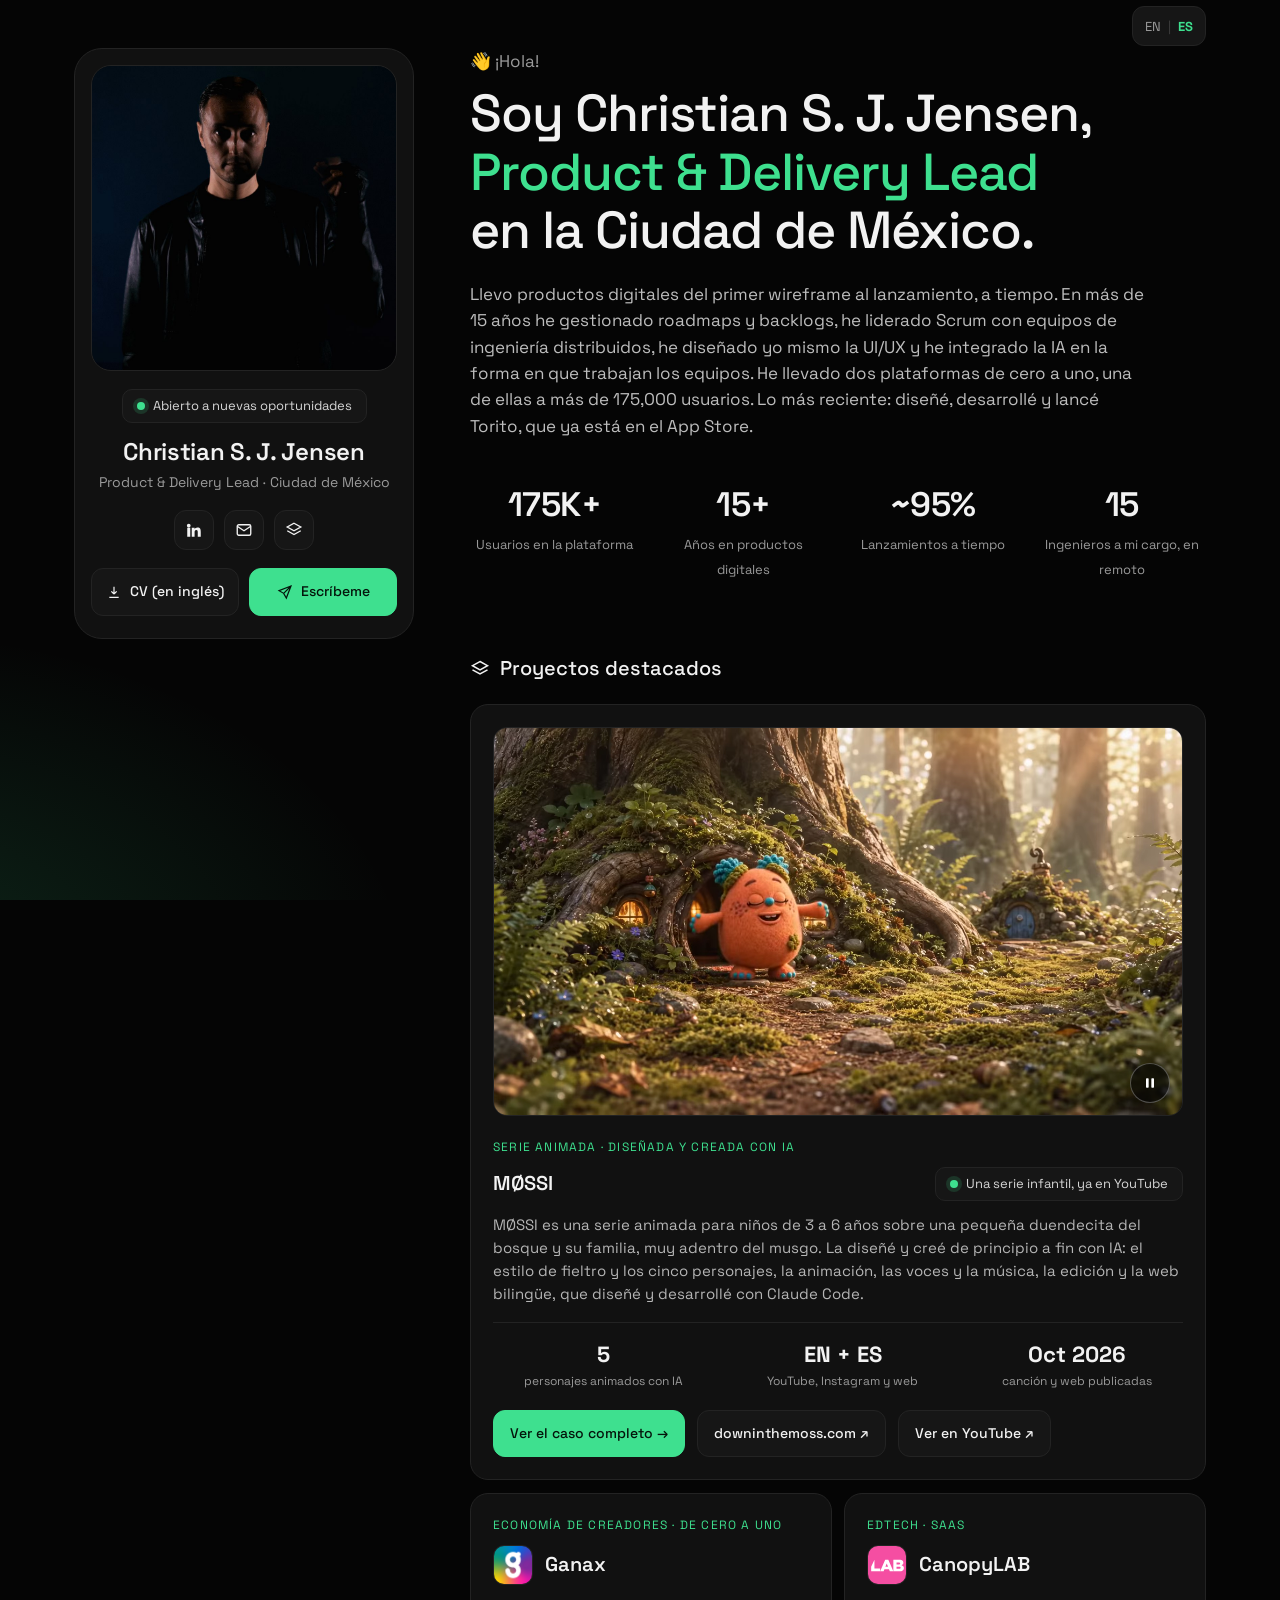
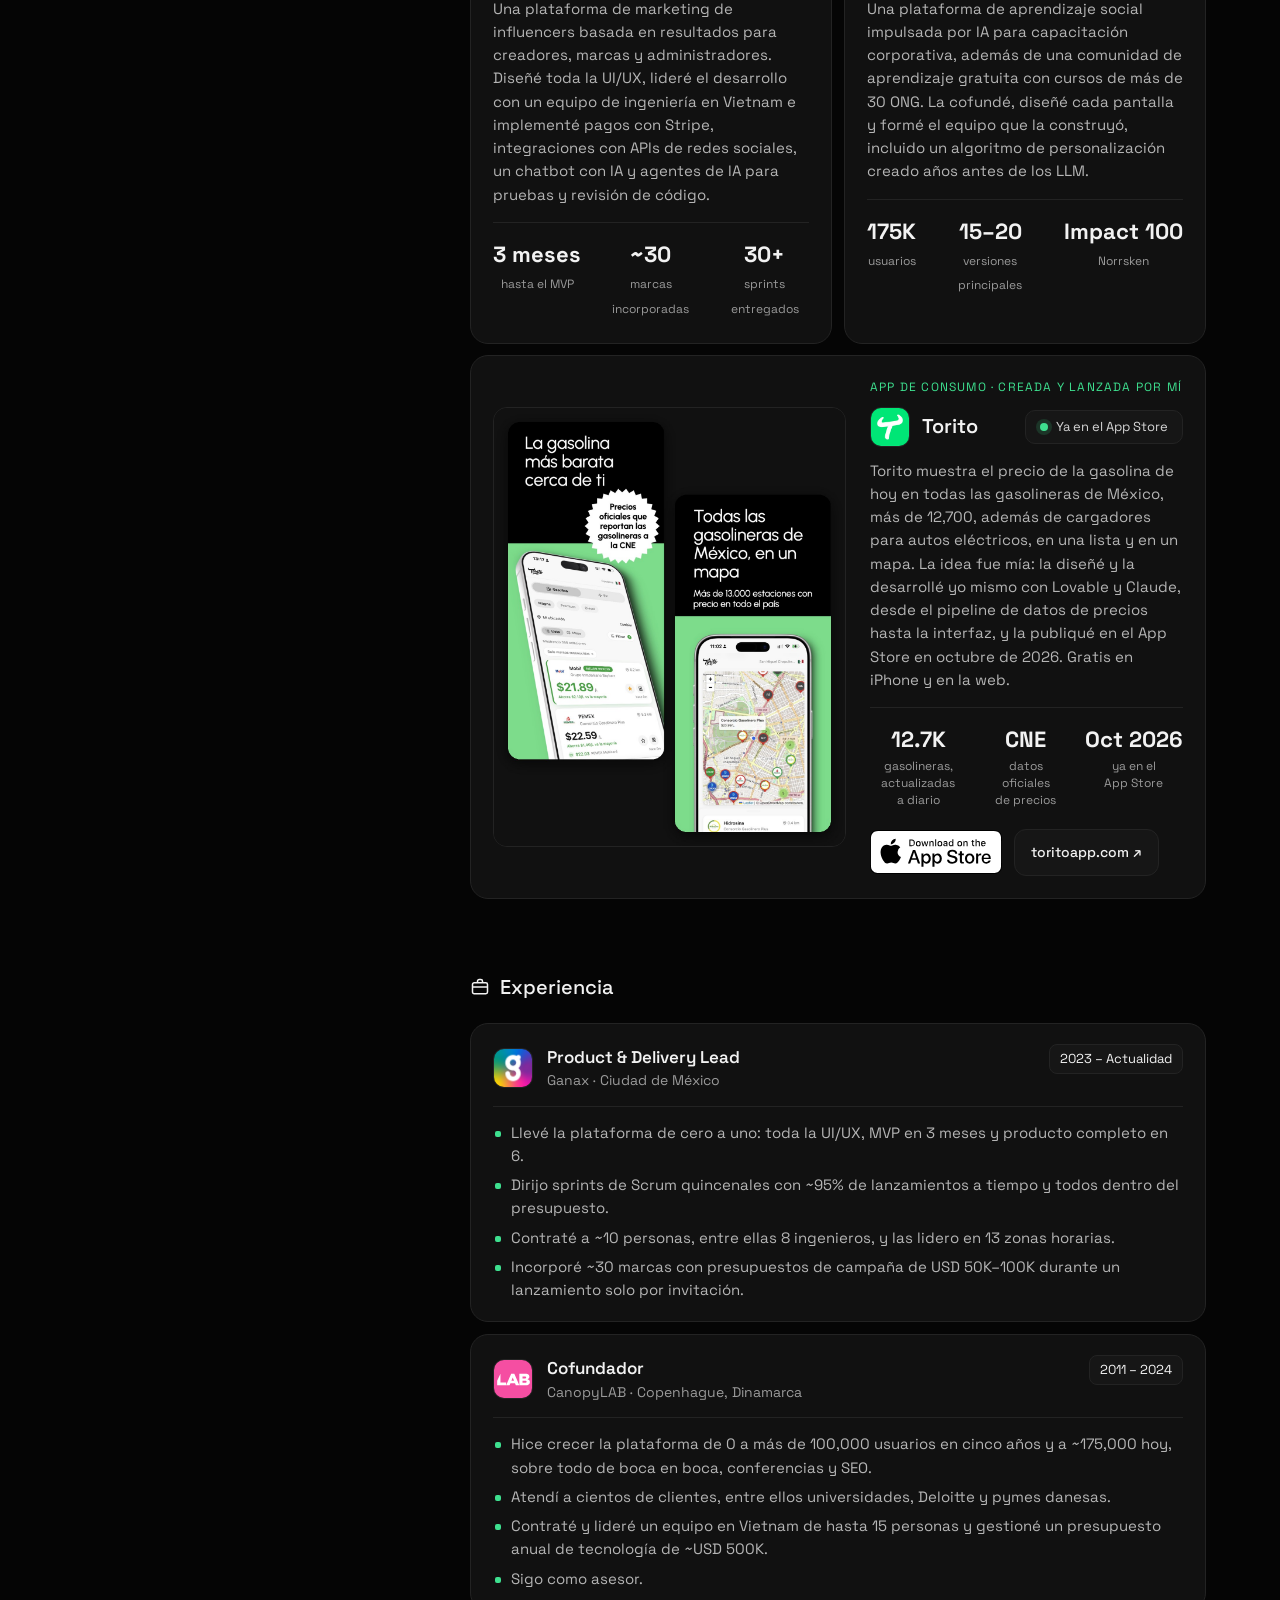
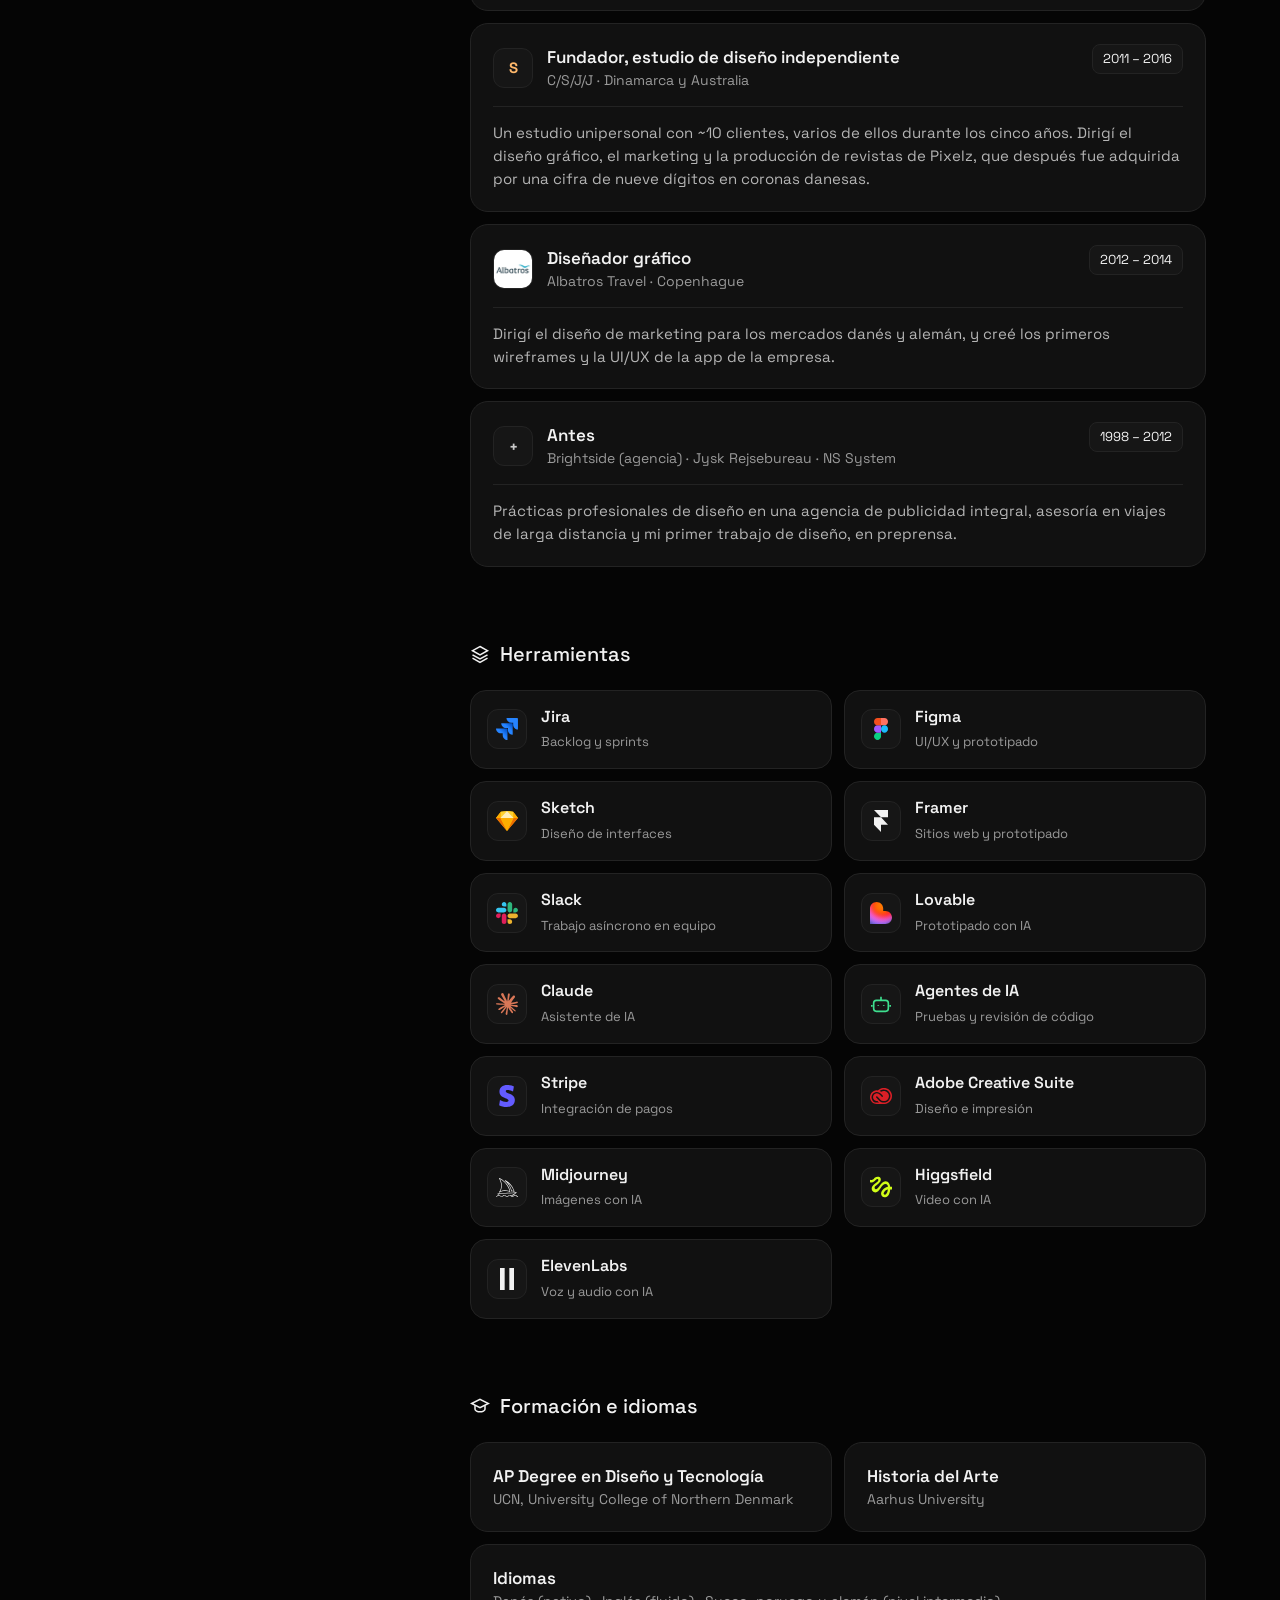
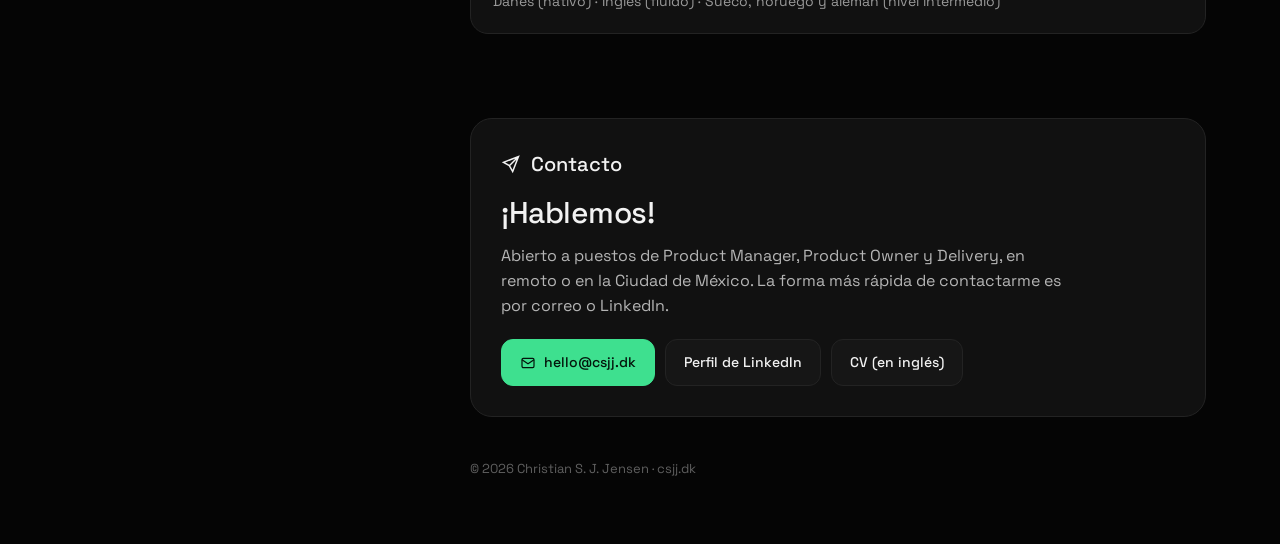
==== commit b949b578: "Add logos to the Ganax and CanopyLAB cards in Selected work Same icon-and-title row as the Torito ca" ====
--- a/es/index.html
+++ b/es/index.html
@@ -100,13 +100,17 @@
       </article>
       <article class="case">
         <div class="tag">Economía de creadores · De cero a uno</div>
-        <h3 translate="no">Ganax</h3>
+        <div class="case-head">
+          <div class="title"><img class="logo" src="../logos/ganax.png" width="40" height="40" alt=""><h3 translate="no">Ganax</h3></div>
+        </div>
         <p>Una plataforma de marketing de influencers basada en resultados para creadores, marcas y administradores. Diseñé toda la UI/UX, lideré el desarrollo con un equipo de ingeniería en Vietnam e implementé pagos con <span translate="no">Stripe</span>, integraciones con APIs de redes sociales, un chatbot con IA y agentes de IA para pruebas y revisión de código.</p>
         <div class="nums"><div><b>3 meses</b><span>hasta el MVP</span></div><div><b>~30</b><span>marcas incorporadas</span></div><div><b>30+</b><span>sprints entregados</span></div></div>
       </article>
       <article class="case">
         <div class="tag">EdTech · SaaS</div>
-        <h3 translate="no">CanopyLAB</h3>
+        <div class="case-head">
+          <div class="title"><img class="logo" src="../logos/canopylab.svg" width="40" height="40" alt=""><h3 translate="no">CanopyLAB</h3></div>
+        </div>
         <p>Una plataforma de aprendizaje social impulsada por IA para capacitación corporativa, además de una comunidad de aprendizaje gratuita con cursos de más de 30 ONG. La cofundé, diseñé cada pantalla y formé el equipo que la construyó, incluido un algoritmo de personalización creado años antes de los LLM.</p>
         <div class="nums"><div><b>175K</b><span>usuarios</span></div><div><b>15–20</b><span>versiones principales</span></div><div><b translate="no">Impact 100</b><span translate="no">Norrsken</span></div></div>
       </article>
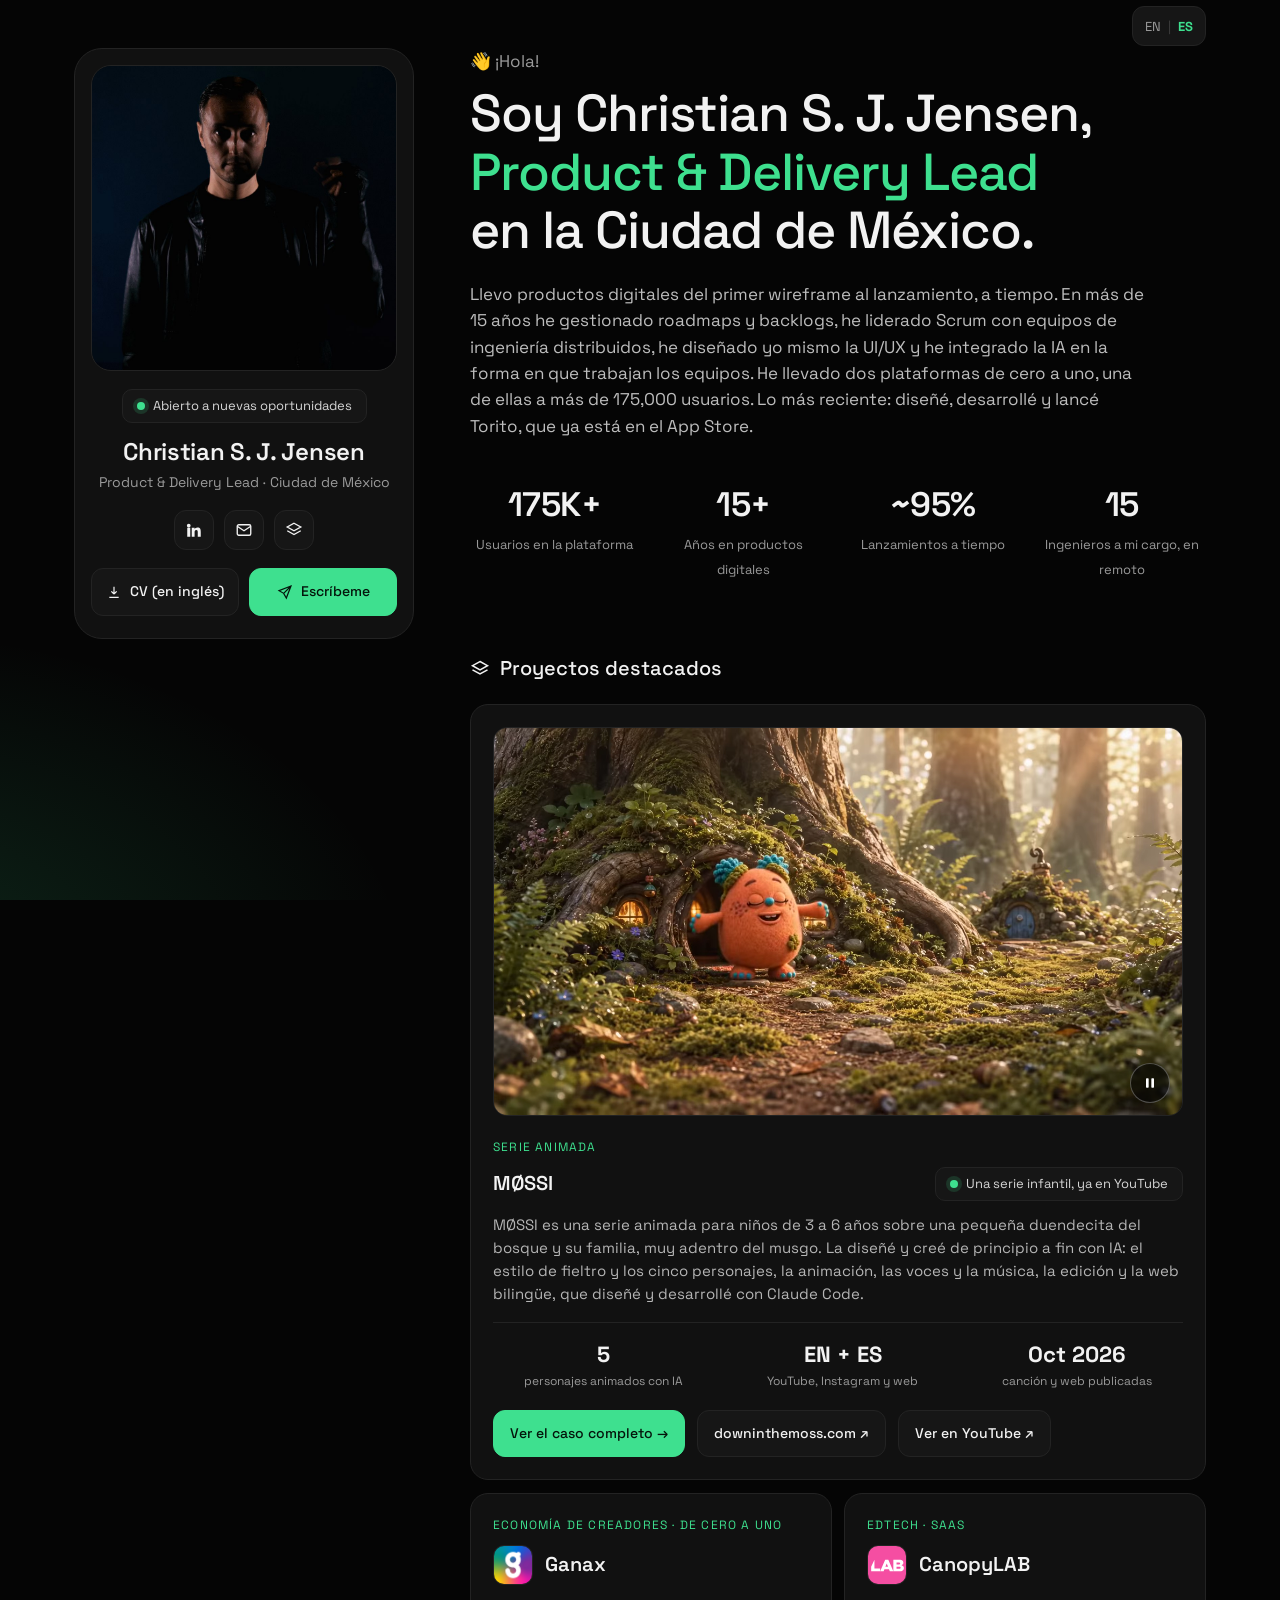
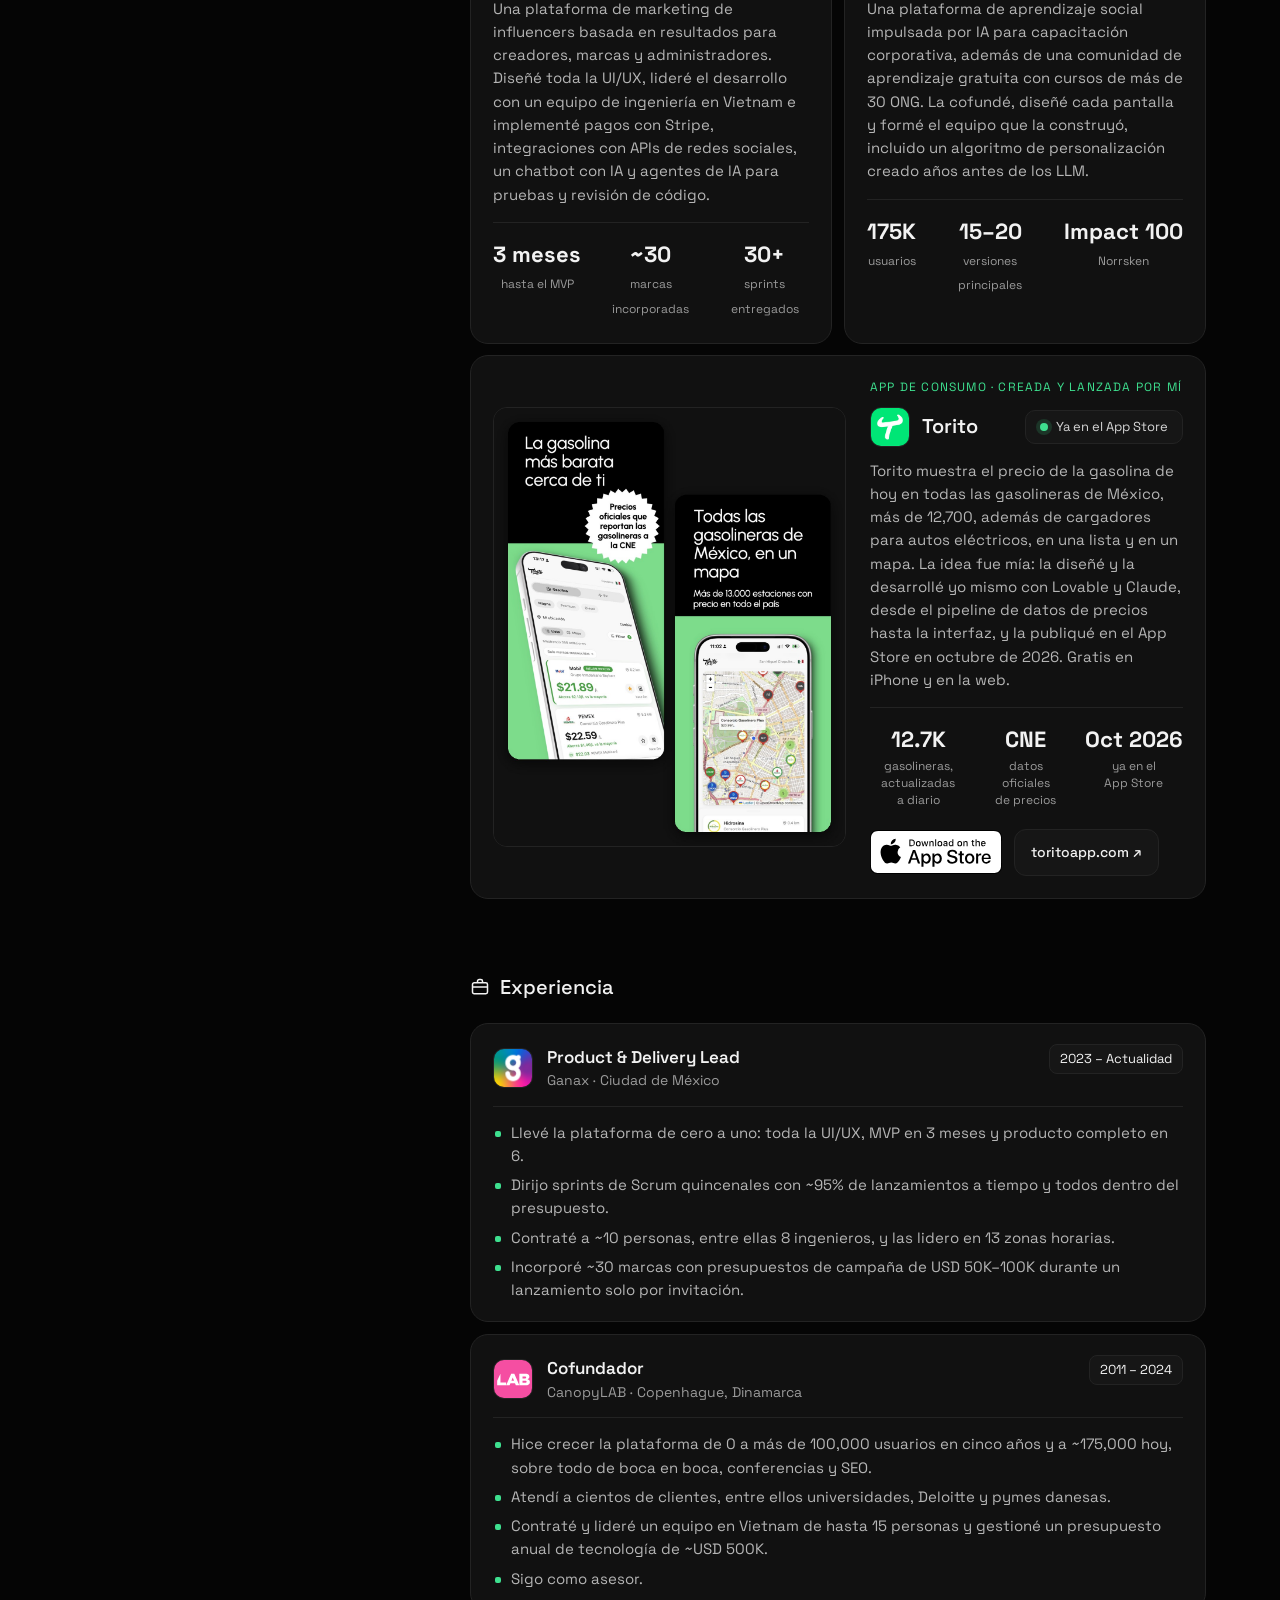
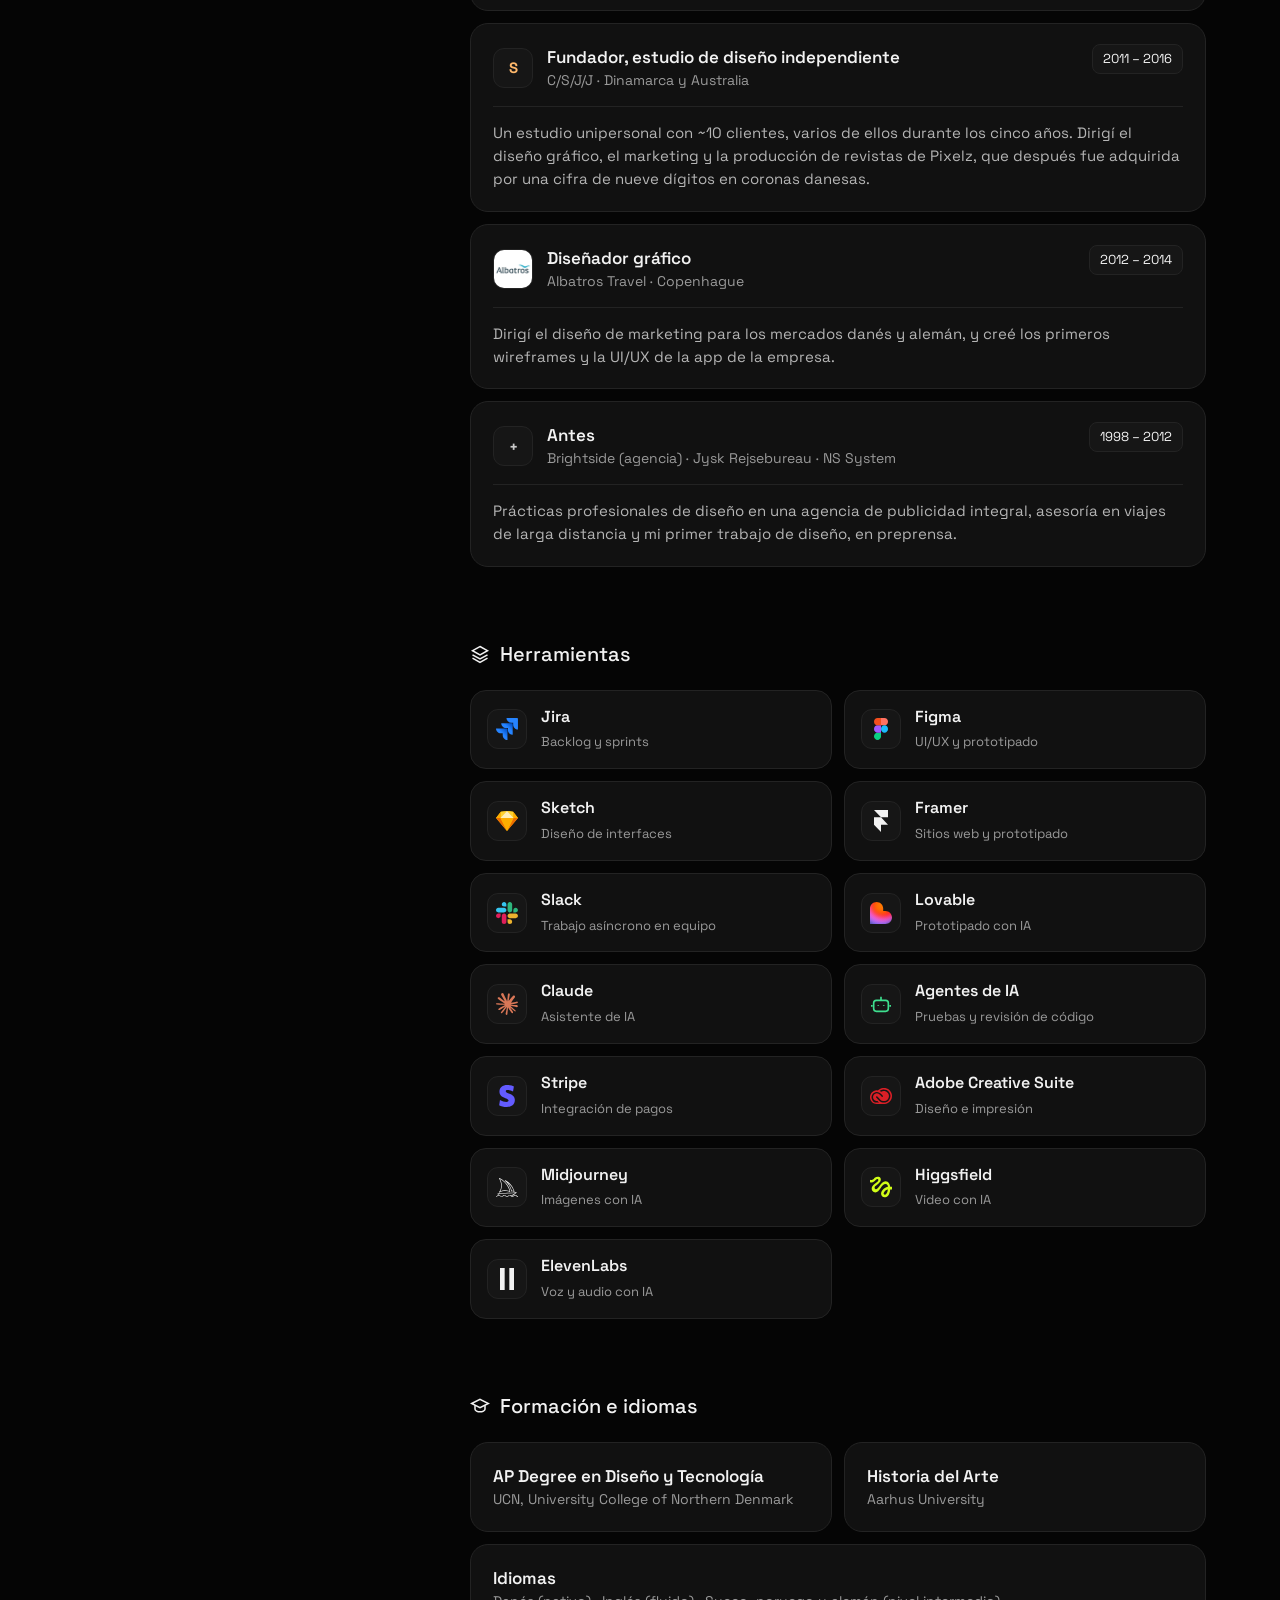
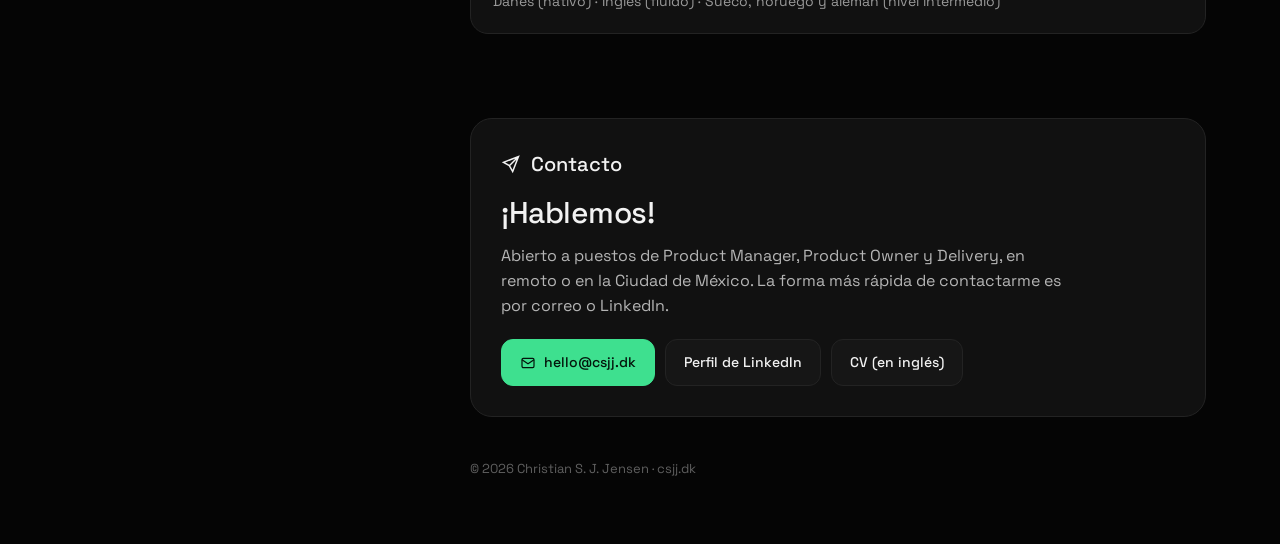
==== commit cd4d4beb: "Shorten the MØSSI card heading to "Animated series" ES: "Serie animada".  Co-Authored-By: Claude Opu" ====
--- a/es/index.html
+++ b/es/index.html
@@ -84,7 +84,7 @@
           <button class="vid-btn" type="button" aria-label="Pausar el vídeo"><svg class="i-pause" viewBox="0 0 24 24" fill="currentColor" aria-hidden="true"><rect x="6" y="5" width="4" height="14" rx="1"/><rect x="14" y="5" width="4" height="14" rx="1"/></svg><svg class="i-play" viewBox="0 0 24 24" fill="currentColor" aria-hidden="true"><path d="M8 5.5v13a1 1 0 0 0 1.5.86l11-6.5a1 1 0 0 0 0-1.72l-11-6.5A1 1 0 0 0 8 5.5z"/></svg></button>
         </div>
         <div>
-          <div class="tag">Serie animada · Diseñada y creada con IA</div>
+          <div class="tag">Serie animada</div>
           <div class="case-head">
             <div class="title"><h3 translate="no">MØSSI</h3></div>
             <span class="badge"><span class="dot"></span><span>Una serie infantil, ya en <span translate="no">YouTube</span></span></span>
